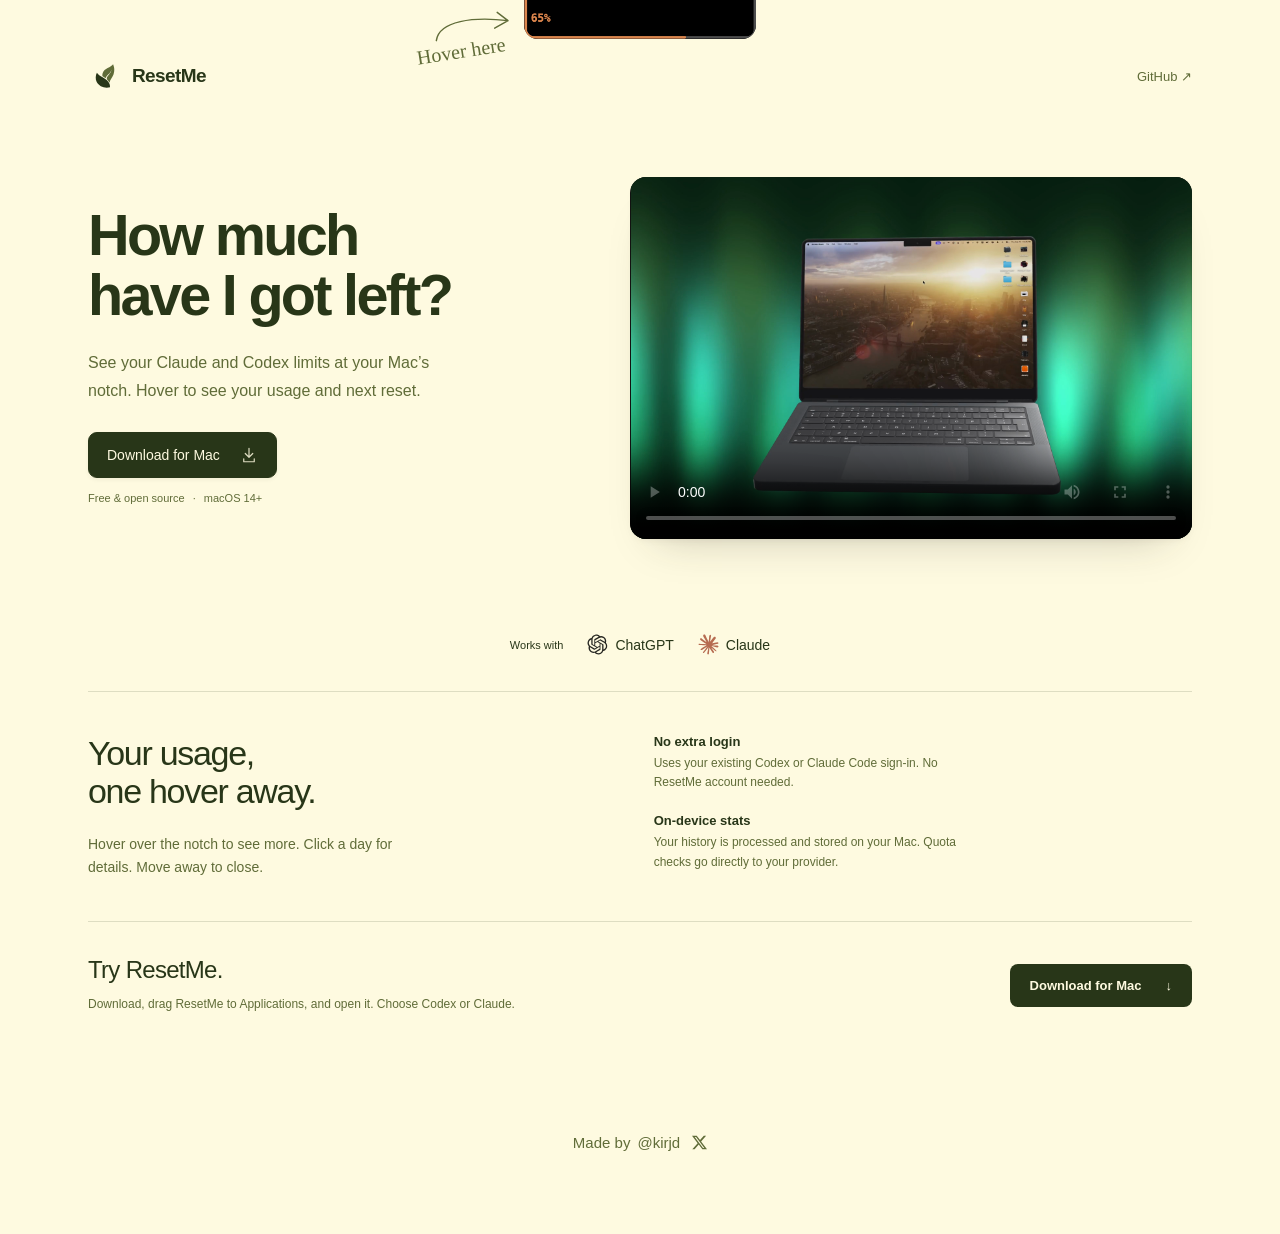
==== website/index.html @ 2ce3e8b9 "Replace main website demo with updated recording" ====
<!doctype html>
<html lang="en">
<head>
<meta charset="utf-8"><meta name="viewport" content="width=device-width, initial-scale=1">
<meta name="theme-color" content="#fefae0">
<title>ResetMe — AI usage around your Mac’s notch</title>
<meta name="description" content="A free Mac app for Claude and Codex usage. See your limits, next reset, and local token history at your Mac’s notch.">
<link rel="canonical" href="https://kiranjd.github.io/ResetMe/">
<meta name="robots" content="index,follow,max-image-preview:large">
<meta property="og:type" content="website">
<meta property="og:site_name" content="ResetMe">
<meta property="og:locale" content="en_US">
<meta property="og:url" content="https://kiranjd.github.io/ResetMe/">
<meta property="og:title" content="ResetMe — how much have I got left?">
<meta property="og:description" content="A free Mac app for Claude and Codex usage. See your limits, next reset, and local token history at your Mac’s notch.">
<meta property="og:image" content="https://kiranjd.github.io/ResetMe/assets/social-preview-leaf.png">
<meta property="og:image:secure_url" content="https://kiranjd.github.io/ResetMe/assets/social-preview-leaf.png">
<meta property="og:image:type" content="image/png">
<meta property="og:image:width" content="1200">
<meta property="og:image:height" content="630">
<meta property="og:image:alt" content="ResetMe leaf logo in olive and forest green on cream. How much have I got left? Claude and Codex usage, at your Mac’s notch.">
<meta name="twitter:card" content="summary_large_image">
<meta name="twitter:title" content="ResetMe — how much have I got left?">
<meta name="twitter:description" content="A free Mac app for Claude and Codex usage. See your limits, next reset, and local token history at your Mac’s notch.">
<meta name="twitter:image" content="https://kiranjd.github.io/ResetMe/assets/social-preview-leaf.png">
<meta name="twitter:image:alt" content="ResetMe leaf logo in olive and forest green on cream. How much have I got left?">
<link rel="icon" type="image/svg+xml" href="assets/leaf.svg">
<link rel="icon" type="image/png" sizes="32x32" href="assets/favicon-32.png">
<link rel="apple-touch-icon" sizes="180x180" href="assets/apple-touch-icon.png">
<link rel="stylesheet" href="style.css">
<script type="application/ld+json">
{
  "@context": "https://schema.org",
  "@type": "SoftwareApplication",
  "name": "ResetMe",
  "url": "https://kiranjd.github.io/ResetMe/",
  "description": "A free Mac app for Claude and Codex usage. See your limits, next reset, and local token history at your Mac’s notch.",
  "applicationCategory": "UtilitiesApplication",
  "operatingSystem": "macOS 14 or later",
  "softwareRequirements": "Apple silicon Mac with a notched display and an existing Codex or Claude Code sign-in",
  "downloadUrl": "https://github.com/kiranjd/ResetMe/releases/latest/download/ResetMe.dmg",
  "image": "https://kiranjd.github.io/ResetMe/assets/social-preview-leaf.png",
  "isAccessibleForFree": true,
  "offers": {
    "@type": "Offer",
    "price": "0",
    "priceCurrency": "USD"
  },
  "license": "https://github.com/kiranjd/ResetMe/blob/main/LICENSE"
}
</script>
</head>
<body>
<div class="page">
<header><div class="notch-demo"><button class="site-notch" type="button" aria-label="Preview ResetMe. Hover or click to expand." aria-expanded="false" aria-controls="notch-preview"><span class="notch-rest"><img src="assets/notch-real.png" alt="ResetMe resting at the notch" width="890" height="221"></span><span class="notch-open screen" id="notch-preview" aria-hidden="true"><img src="assets/product-history.png" alt="ResetMe expanded with weekly usage, history and day details" width="1536" height="1024"></span></button><svg class="hover-note" viewBox="0 0 180 94" aria-hidden="true"><text x="48" y="72" transform="rotate(-9 48 72)">Hover here</text><path d="M110 43 C107 19 65 14 24 19 M24 19 L37 9 M24 19 L40 28"/></svg></div><a class="brand" href="./" aria-label="ResetMe home"><img src="assets/leaf.svg" alt="" width="34" height="34">ResetMe</a><nav><a href="https://github.com/kiranjd/ResetMe">GitHub <span aria-hidden="true">↗</span></a></nav></header>
<main>
<section class="hero" aria-labelledby="hero-title">
<div class="intro"><h1 id="hero-title">How much<br>have I got left?</h1><p class="lede">See your Claude and Codex limits at your Mac’s notch. Hover to see your usage and next reset.</p><div class="actions"><a class="button" href="https://github.com/kiranjd/ResetMe/releases/latest/download/ResetMe.dmg"><span>Download for Mac</span><svg class="download-icon" width="18" height="18" viewBox="0 0 24 24" fill="none" stroke="currentColor" stroke-width="1.6" stroke-linecap="round" stroke-linejoin="round" aria-hidden="true"><path d="M12 3v12m-5-5 5 5 5-5M5 17v4h14v-4"/></svg></a></div><p class="hero-assurance">Free &amp; open source <span aria-hidden="true">·</span> macOS 14+</p></div>
<figure class="demo" id="demo"><div class="video-wrap"><video controls playsinline preload="metadata" poster="assets/demo-poster.png?v=20260911" aria-label="Screen recording of ResetMe’s history and day details"><source src="assets/demo.mp4?v=20260911" type="video/mp4">Your browser cannot play this video. <a href="assets/demo.mp4?v=20260911">Download the demo.</a></video></div></figure>
</section>
<div class="works-with"><span>Works with</span><span class="provider-name"><img src="assets/chatgpt-mark.svg" alt="" width="25" height="25">ChatGPT</span><span class="provider-name"><img src="assets/claude-mark.svg" alt="" width="25" height="25">Claude</span></div><section class="second" id="how" aria-labelledby="how-title">
<div class="details"><h2 id="how-title">Your usage,<br>one hover away.</h2><p>Hover over the notch to see more. Click a day for details. Move away to close.</p><dl><div><dt>No extra login</dt><dd>Uses your existing Codex or Claude Code sign-in. No ResetMe account needed.</dd></div><div><dt>On-device stats</dt><dd>Your history is processed and stored on your Mac. Quota checks go directly to your provider.</dd></div></dl></div>

</section>
<section class="get" id="get" aria-labelledby="get-title"><div><h2 id="get-title">Try ResetMe.</h2><p>Download, drag ResetMe to Applications, and open it. Choose Codex or Claude.</p></div><a class="button" href="https://github.com/kiranjd/ResetMe/releases/latest/download/ResetMe.dmg">Download for Mac <span aria-hidden="true">↓</span></a></section>
</main>
<footer class="creator-footer"><a href="https://x.com/kirjd" target="_blank" rel="noopener noreferrer" aria-label="@kirjd on X (Twitter)"><span class="made-by">Made by</span> @kirjd <svg width="16" height="16" viewBox="0 0 24 24" aria-hidden="true" fill="currentColor"><path d="M18.901 1.153h3.68l-8.04 9.19L24 22.846h-7.406l-5.8-7.584-6.64 7.584H.47l8.6-9.835L0 1.154h7.594l5.243 6.932 6.064-6.933Zm-1.29 19.49h2.039L6.487 3.24H4.3l13.31 17.403Z"/></svg></a></footer>

</div>
<script src="site.js"></script>
</body></html>
---- website/style.css ----
:root{color-scheme:light;--paper:#fefae0;--ink:#283618;--muted:#606c38;--line:#28361826;--accent:#bc6c25}*{box-sizing:border-box}html{scroll-behavior:smooth;scroll-padding-top:35px}body{margin:0;background:var(--paper);color:var(--ink);font-family:-apple-system,BlinkMacSystemFont,"Segoe UI",sans-serif;-webkit-font-smoothing:antialiased}a{color:inherit;text-decoration:none}a:hover{text-decoration:underline;text-underline-offset:4px}button,a,video{outline-offset:6px}a:focus-visible,button:focus-visible{outline:2px solid var(--accent)}.page{max-width:1200px;margin:auto;padding:0 48px}header{height:104px;display:flex;align-items:center;justify-content:space-between}.brand{display:flex;align-items:center;gap:10px;font-size:19px;font-weight:650;letter-spacing:-.6px}.brand img{border-radius:8px}nav{display:flex;gap:32px;font-size:13px;color:#606c38}.hero{display:grid;grid-template-columns:1fr 1.04fr;gap:48px;align-items:center;padding:40px 0 66px;min-height:585px}.eyebrow{font-size:11px;letter-spacing:.045em;color:var(--muted);display:flex;align-items:center;gap:8px;margin:0 0 23px}.dot{height:6px;width:6px;background:#bc6c25;border-radius:50%;display:inline-block}h1{font-size:clamp(40px,4.5vw,62px);line-height:1.03;letter-spacing:-3px;font-weight:540;margin:0 0 25px}p{line-height:1.65}.lede{max-width:350px;font-size:16px;color:#606c38;margin:0 0 28px}.actions{display:flex;align-items:center;gap:25px}.button{display:inline-flex;align-items:center;gap:24px;background:#283618;border-radius:8px;color:#fefae0;padding:14px 20px;font-size:13px;font-weight:550;white-space:nowrap;transition:background .15s,transform .15s}.button:hover{background:#606c38;text-decoration:none;transform:translateY(-1px)}.watch,.text-link{font-size:12px}.small{font-size:11px;color:var(--muted);margin-top:14px}.product{margin:0}.screen{background:#111110;border:1px solid #24241f;border-radius:12px;overflow:hidden;aspect-ratio:1.05;box-shadow:0 18px 30px -26px #16151066}.screen img{display:block;height:100%;width:100%;object-fit:cover}figcaption{font-size:10px;color:#606c38;margin-top:12px;text-align:center;line-height:1.5}.second{border-top:1px solid var(--line);display:grid;grid-template-columns:1fr 1.04fr;gap:80px;padding:65px 0;align-items:center}h2{font-size:34px;font-weight:530;line-height:1.13;letter-spacing:-1.3px;margin:0 0 22px}.details>p:not(.eyebrow){font-size:14px;color:#606c38;max-width:345px}dl{margin:25px 0}dl div+div{margin-top:21px}dt{font-size:13px;font-weight:600;margin-bottom:5px}dd{margin:0;font-size:12px;line-height:1.6;color:#606c38;max-width:325px}.text-link{color:#bc6c25}.demo{margin:0}.video-wrap{border-radius:12px;background:#111;overflow:hidden;aspect-ratio:1.05;display:flex;align-items:center;justify-content:center}.video-wrap video{display:block;width:100%;height:100%;object-fit:contain}.get{border-top:1px solid var(--line);padding:34px 0;display:grid;grid-template-columns:1fr auto;gap:12px 45px;align-items:center}.get h2{font-size:24px;letter-spacing:-.7px;margin:0}.get p{font-size:12px;color:var(--muted);max-width:620px;margin-bottom:0}.get .build-note{grid-column:1/-1;font-size:10px;margin-top:0}footer{border-top:1px solid var(--line);padding:25px 0 34px;display:flex;justify-content:space-between;gap:15px;font-size:10px;color:#606c38}.muted{color:#606c38}.logos{padding:65px 0 100px}.logos h1{font-size:44px}.logo-grid{display:grid;grid-template-columns:repeat(3,1fr);gap:30px;margin-top:48px}.logo-grid figure{margin:0}.logo-grid img{width:100%;display:block;border-radius:22%}.logo-grid figcaption{text-align:left;font-size:13px;color:var(--ink);margin-top:20px}.logo-grid figcaption p{color:var(--muted);font-size:12px;margin-top:7px}body:has(.logos){background:#fefae0}@media(min-width:1500px){.hero{min-height:650px}}@media(max-width:800px){.page{padding:0 25px}header{height:83px}nav{gap:20px}.hero{gap:28px;padding-top:25px;min-height:510px}h1{font-size:44px;letter-spacing:-2px}.lede{font-size:14px}.actions{gap:15px}.button{padding:13px 15px;gap:12px}.second{gap:35px}h2{font-size:29px}.get{gap:20px}footer{flex-wrap:wrap}}@media(max-width:600px){.page{padding:0 22px}header{height:78px}nav{font-size:11px;gap:18px}.hero{grid-template-columns:1fr;padding:30px 0 40px;gap:28px}.intro{padding:0 4px}h1{font-size:49px;letter-spacing:-2.6px}.eyebrow{margin-bottom:20px}.lede{font-size:15px;max-width:320px}.screen{aspect-ratio:1.05}.second{grid-template-columns:1fr;gap:30px;padding:38px 0}.details{padding:0 4px}.details>p:not(.eyebrow),dd{max-width:none}.get{grid-template-columns:1fr;padding:28px 0}.get .button{justify-self:start}.get .build-note{grid-column:auto;line-height:1.6}.get h2{font-size:23px}.logo-grid{grid-template-columns:1fr;gap:38px;max-width:300px;margin:auto}.logos{padding-top:35px}.logos h1{font-size:37px}.logo-grid figure:first-child{margin-top:25px}footer{font-size:10px;line-height:1.6;gap:10px 20px}footer>a{width:100%}}@media(prefers-reduced-motion:reduce){html{scroll-behavior:auto}.button{transition:none}.button:hover{transform:none}}

/* A screenshot reveal follows the same top-anchored expansion as the app. */
header{position:relative;height:128px;padding-top:24px}
.notch-demo{position:absolute;top:0;left:50%;transform:translateX(-50%);z-index:10;width:232px;height:39px}
.site-notch{position:absolute;top:0;left:50%;transform:translateX(-50%);width:232px;height:39px;padding:0;border:0;background:#080808;overflow:hidden;border-radius:0 0 14px 14px;cursor:pointer;transition:width .48s cubic-bezier(.2,.85,.25,1),height .55s cubic-bezier(.2,.85,.25,1),box-shadow .4s}
.notch-rest{position:absolute;inset:0;transition:opacity .18s}
.notch-rest img{position:absolute;max-width:none;width:448.87px;height:auto;left:-141.22px;top:0;display:block}
.notch-open.screen{display:block;position:absolute;inset:0;aspect-ratio:auto;border:0;border-radius:0;background:#080808;box-shadow:none;opacity:0;transform:translateY(-32px);transition:opacity .28s,transform .5s cubic-bezier(.2,.85,.25,1)}
.notch-open.screen img{position:absolute;width:182.857%;height:auto;max-width:none;left:-41.429%;top:0;object-fit:initial;display:block}
.notch-demo.is-open .site-notch{width:min(360px,calc(100vw - 32px));height:min(411.43px,calc((100vw - 32px)*1.142857));box-shadow:0 22px 38px -18px #17150f66}
.notch-demo.is-open .notch-rest{opacity:0}
.notch-demo.is-open .notch-open{opacity:1;transform:translateY(0)}
.hover-note{position:absolute;left:calc(100% - 4px);top:4px;width:150px;height:80px;overflow:visible;pointer-events:none;color:#606c38;transition:opacity .2s}
.hover-note text{font-family:"Bradley Hand","Segoe Print","Comic Sans MS",cursive;font-size:24px;fill:currentColor}
.hover-note path{stroke:currentColor;stroke-width:1.7;fill:none;stroke-linecap:round;stroke-linejoin:round}
.notch-demo.is-open .hover-note{opacity:0}
.hero{padding-top:18px;padding-bottom:52px;min-height:490px}
.video-wrap{aspect-ratio:1114/720;box-shadow:0 18px 35px -23px #17150f55}
.second{display:block;padding:42px 0}
.second .details{display:grid;grid-template-columns:1fr 1.04fr;gap:0 48px}
.second h2{grid-column:1;grid-row:1}
.second .details>p{grid-column:1;grid-row:2;margin:0}
.second dl{grid-column:2;grid-row:1 / span 2;margin:0}
.get{padding-bottom:45px}
@media(max-width:600px){header{height:122px;padding-top:35px}.notch-demo,.site-notch{width:210px;height:35.6px}.notch-rest img{width:406.3px;left:-127.8px}.hover-note{left:130px;top:34px;width:132px}.hero{padding-top:15px;gap:32px}.second .details{display:block}.second dl{margin-top:25px}.get{padding-bottom:35px}}
@media(prefers-reduced-motion:reduce){.site-notch,.notch-rest,.notch-open.screen,.hover-note{transition:none}.notch-open.screen{transform:none}}

/* Hero: a clear read, one primary action, and a quiet frame for the demo. */
.hero{grid-template-columns:minmax(0,.92fr) minmax(0,1.08fr);gap:64px;padding:32px 0 72px;min-height:500px}
.hero .intro{padding:0 0 4px}
.hero h1{font-size:clamp(42px,4.5vw,60px);line-height:1.04;letter-spacing:-2.7px;font-weight:580;margin:0 0 24px;text-wrap:balance}
.hero .lede{max-width:350px;font-size:16px;line-height:1.7;color:#606c38;margin:0 0 28px}
.hero .actions{display:flex;gap:0}
.hero .button{min-height:46px;padding:0 18px;gap:20px;border:1px solid #283618;border-radius:9px;background:#283618;font-size:14px;font-weight:500;letter-spacing:0;box-shadow:0 2px 4px #2021160d;transition:background .16s,transform .16s}
.hero .button:hover{background:#606c38;transform:translateY(-1px)}
.hero .button:active{transform:translateY(0);background:#283618}
.download-icon{flex:none;opacity:.85}
.hero-assurance{font-size:11px;color:#606c38;margin:12px 0 0;line-height:1.5}
.hero-assurance span{padding:0 5px;color:#606c38}
.hero .small{font-size:10px;color:#606c38;margin:0;line-height:1.7}
.hero .video-wrap{border-radius:16px;outline:1px solid #33302012;outline-offset:-1px;box-shadow:0 4px 8px -4px #2f2b2514,0 24px 42px -27px #2f2b2545}
@media(max-width:800px){.hero{gap:32px}.hero h1{font-size:44px;letter-spacing:-2px}.hero .lede{font-size:14px}}
@media(max-width:600px){.hero{grid-template-columns:1fr;gap:34px;padding:22px 0 44px;min-height:0}.hero .intro{padding:0 4px}.hero h1{font-size:49px;letter-spacing:-2.5px;margin-bottom:20px}.hero .lede{font-size:15px;margin-bottom:24px}.hero .video-wrap{border-radius:12px}}
@media(prefers-reduced-motion:reduce){.hero .button{transition:none}.hero .button:hover,.hero .button:active{transform:none}}

.creator-footer{justify-content:center;border-top:0;margin-top:28px;padding:40px 0 76px;font-size:15px;color:#606c38}
.creator-footer a{display:inline-flex;align-items:center;gap:7px;width:auto;min-height:30px}
.creator-footer .made-by{color:#606c38}
.creator-footer svg{margin-left:5px;width:15px;height:15px;flex:none}

.works-with{display:flex;align-items:center;gap:16px;margin-bottom:22px;font-size:11px;color:#606c38}
.provider-name{display:inline-flex;align-items:center;gap:4px;font-size:12px;font-weight:500;color:#606c38}
.provider-name img{display:block;flex:none}
@media(max-width:600px){.works-with{gap:12px;margin-bottom:20px}}

/* A quiet partner row separates the hero from the supporting copy. */
main>.works-with{justify-content:center;margin:0;padding:4px 0 34px;gap:22px}
main>.works-with .provider-name{font-size:14px;gap:5px}
.hover-note{left:auto;right:calc(100% - 4px)}
.hover-note path{transform:translateX(180px) scaleX(-1)}
@media(max-width:600px){.hover-note{left:auto;right:130px;top:34px}main>.works-with{gap:16px;padding-bottom:28px}}

/* Shared ResetMe palette: olive, forest, cream, sand, copper. */
:root{--olive:#606c38;--forest:#283618;--cream:#fefae0;--sand:#dda15e;--copper:#bc6c25}
::selection{background:var(--sand);color:var(--forest)}.brand{color:var(--forest)}.brand img{border-radius:0}.works-with{color:var(--olive)}.works-with span{color:var(--forest)}.hover-note{color:var(--olive)}.text-link{color:var(--forest);text-decoration:underline;text-decoration-color:var(--copper)}
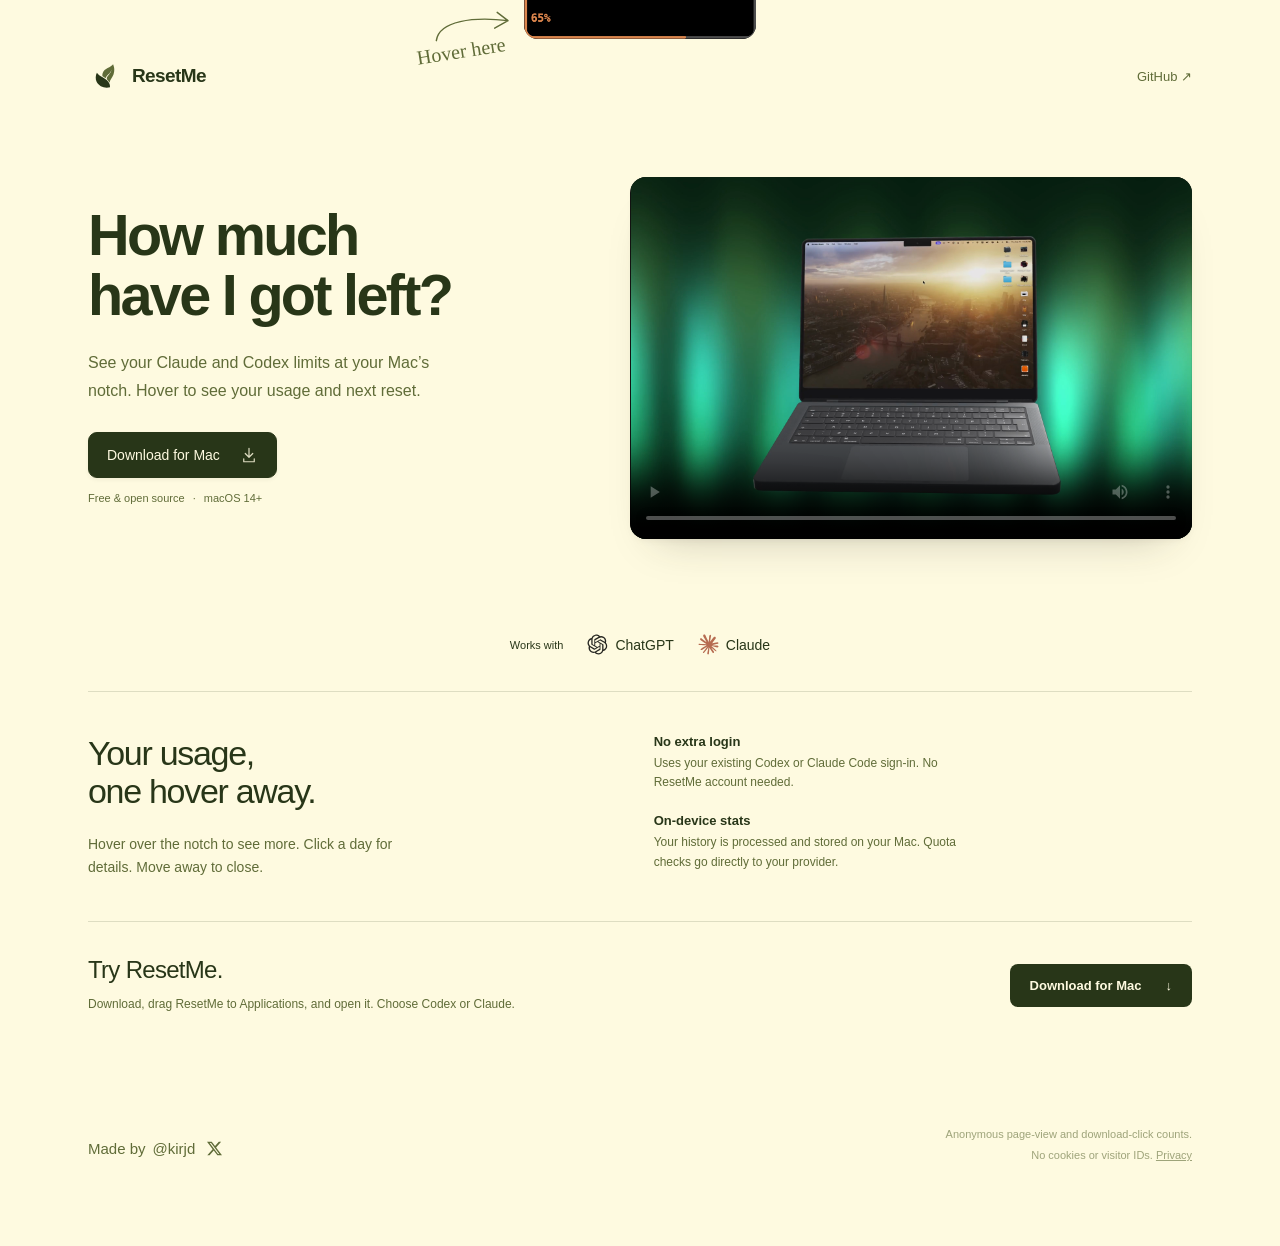
==== commit fefbd905: "Add lightweight private website traffic counters" ====
--- a/website/index.html
+++ b/website/index.html
@@ -55,17 +55,18 @@
 <header><div class="notch-demo"><button class="site-notch" type="button" aria-label="Preview ResetMe. Hover or click to expand." aria-expanded="false" aria-controls="notch-preview"><span class="notch-rest"><img src="assets/notch-real.png" alt="ResetMe resting at the notch" width="890" height="221"></span><span class="notch-open screen" id="notch-preview" aria-hidden="true"><img src="assets/product-history.png" alt="ResetMe expanded with weekly usage, history and day details" width="1536" height="1024"></span></button><svg class="hover-note" viewBox="0 0 180 94" aria-hidden="true"><text x="48" y="72" transform="rotate(-9 48 72)">Hover here</text><path d="M110 43 C107 19 65 14 24 19 M24 19 L37 9 M24 19 L40 28"/></svg></div><a class="brand" href="./" aria-label="ResetMe home"><img src="assets/leaf.svg" alt="" width="34" height="34">ResetMe</a><nav><a href="https://github.com/kiranjd/ResetMe">GitHub <span aria-hidden="true">↗</span></a></nav></header>
 <main>
 <section class="hero" aria-labelledby="hero-title">
-<div class="intro"><h1 id="hero-title">How much<br>have I got left?</h1><p class="lede">See your Claude and Codex limits at your Mac’s notch. Hover to see your usage and next reset.</p><div class="actions"><a class="button" href="https://github.com/kiranjd/ResetMe/releases/latest/download/ResetMe.dmg"><span>Download for Mac</span><svg class="download-icon" width="18" height="18" viewBox="0 0 24 24" fill="none" stroke="currentColor" stroke-width="1.6" stroke-linecap="round" stroke-linejoin="round" aria-hidden="true"><path d="M12 3v12m-5-5 5 5 5-5M5 17v4h14v-4"/></svg></a></div><p class="hero-assurance">Free &amp; open source <span aria-hidden="true">·</span> macOS 14+</p></div>
+<div class="intro"><h1 id="hero-title">How much<br>have I got left?</h1><p class="lede">See your Claude and Codex limits at your Mac’s notch. Hover to see your usage and next reset.</p><div class="actions"><a class="button" data-track="download" href="https://github.com/kiranjd/ResetMe/releases/latest/download/ResetMe.dmg"><span>Download for Mac</span><svg class="download-icon" width="18" height="18" viewBox="0 0 24 24" fill="none" stroke="currentColor" stroke-width="1.6" stroke-linecap="round" stroke-linejoin="round" aria-hidden="true"><path d="M12 3v12m-5-5 5 5 5-5M5 17v4h14v-4"/></svg></a></div><p class="hero-assurance">Free &amp; open source <span aria-hidden="true">·</span> macOS 14+</p></div>
 <figure class="demo" id="demo"><div class="video-wrap"><video controls playsinline preload="metadata" poster="assets/demo-poster.png?v=20260911" aria-label="Screen recording of ResetMe’s history and day details"><source src="assets/demo.mp4?v=20260911" type="video/mp4">Your browser cannot play this video. <a href="assets/demo.mp4?v=20260911">Download the demo.</a></video></div></figure>
 </section>
 <div class="works-with"><span>Works with</span><span class="provider-name"><img src="assets/chatgpt-mark.svg" alt="" width="25" height="25">ChatGPT</span><span class="provider-name"><img src="assets/claude-mark.svg" alt="" width="25" height="25">Claude</span></div><section class="second" id="how" aria-labelledby="how-title">
 <div class="details"><h2 id="how-title">Your usage,<br>one hover away.</h2><p>Hover over the notch to see more. Click a day for details. Move away to close.</p><dl><div><dt>No extra login</dt><dd>Uses your existing Codex or Claude Code sign-in. No ResetMe account needed.</dd></div><div><dt>On-device stats</dt><dd>Your history is processed and stored on your Mac. Quota checks go directly to your provider.</dd></div></dl></div>
 
 </section>
-<section class="get" id="get" aria-labelledby="get-title"><div><h2 id="get-title">Try ResetMe.</h2><p>Download, drag ResetMe to Applications, and open it. Choose Codex or Claude.</p></div><a class="button" href="https://github.com/kiranjd/ResetMe/releases/latest/download/ResetMe.dmg">Download for Mac <span aria-hidden="true">↓</span></a></section>
+<section class="get" id="get" aria-labelledby="get-title"><div><h2 id="get-title">Try ResetMe.</h2><p>Download, drag ResetMe to Applications, and open it. Choose Codex or Claude.</p></div><a class="button" data-track="download" href="https://github.com/kiranjd/ResetMe/releases/latest/download/ResetMe.dmg">Download for Mac <span aria-hidden="true">↓</span></a></section>
 </main>
-<footer class="creator-footer"><a href="https://x.com/kirjd" target="_blank" rel="noopener noreferrer" aria-label="@kirjd on X (Twitter)"><span class="made-by">Made by</span> @kirjd <svg width="16" height="16" viewBox="0 0 24 24" aria-hidden="true" fill="currentColor"><path d="M18.901 1.153h3.68l-8.04 9.19L24 22.846h-7.406l-5.8-7.584-6.64 7.584H.47l8.6-9.835L0 1.154h7.594l5.243 6.932 6.064-6.933Zm-1.29 19.49h2.039L6.487 3.24H4.3l13.31 17.403Z"/></svg></a></footer>
+<footer class="creator-footer"><a href="https://x.com/kirjd" target="_blank" rel="noopener noreferrer" aria-label="@kirjd on X (Twitter)"><span class="made-by">Made by</span> @kirjd <svg width="16" height="16" viewBox="0 0 24 24" aria-hidden="true" fill="currentColor"><path d="M18.901 1.153h3.68l-8.04 9.19L24 22.846h-7.406l-5.8-7.584-6.64 7.584H.47l8.6-9.835L0 1.154h7.594l5.243 6.932 6.064-6.933Zm-1.29 19.49h2.039L6.487 3.24H4.3l13.31 17.403Z"/></svg></a><small class="analytics-note">Anonymous page-view and download-click counts. No cookies or visitor IDs. <a href="privacy.html">Privacy</a></small></footer>
 
 </div>
 <script src="site.js"></script>
+<script src="analytics.js" defer></script>
 </body></html>
--- a/website/style.css
+++ b/website/style.css
@@ -64,3 +64,5 @@
 /* Shared ResetMe palette: olive, forest, cream, sand, copper. */
 :root{--olive:#606c38;--forest:#283618;--cream:#fefae0;--sand:#dda15e;--copper:#bc6c25}
 ::selection{background:var(--sand);color:var(--forest)}.brand{color:var(--forest)}.brand img{border-radius:0}.works-with{color:var(--olive)}.works-with span{color:var(--forest)}.hover-note{color:var(--olive)}.text-link{color:var(--forest);text-decoration:underline;text-decoration-color:var(--copper)}
+
+.analytics-note{display:block;font-size:11px;opacity:.6;margin-left:auto;max-width:250px;text-align:right}.analytics-note a{text-decoration:underline}
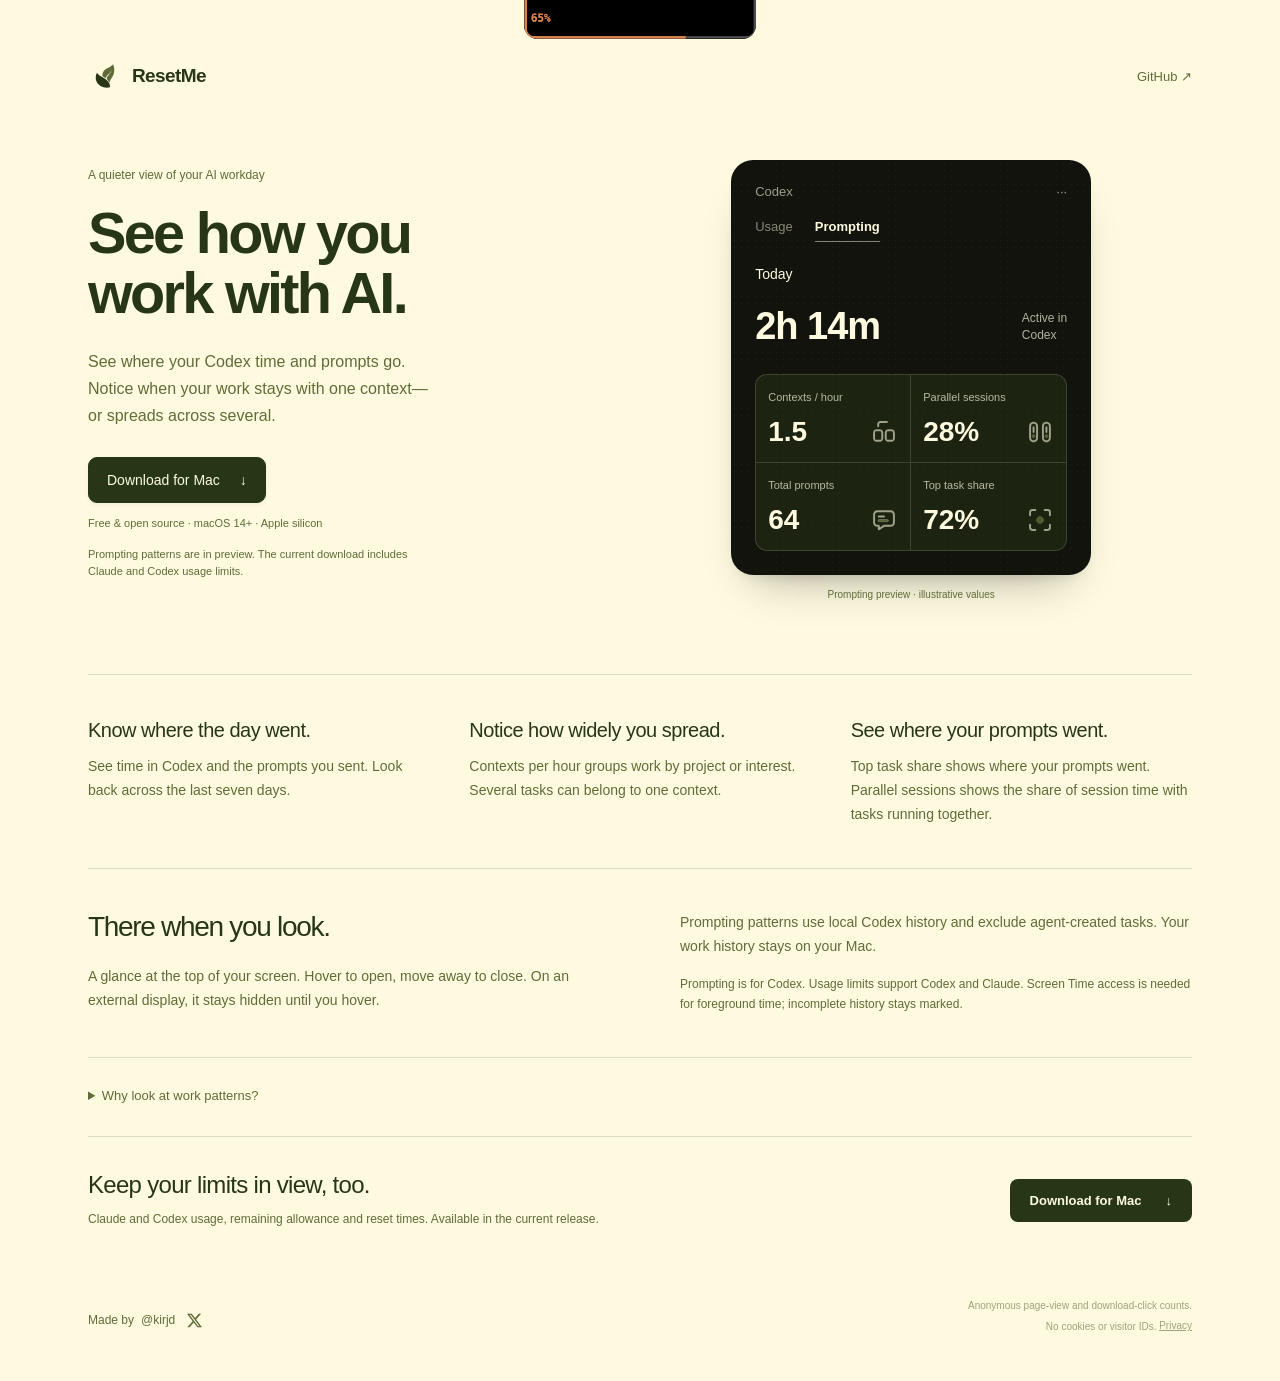
==== commit 9ca10abb: "Position landing page around Codex work patterns" ====
--- a/website/index.html
+++ b/website/index.html
@@ -3,27 +3,24 @@
 <head>
 <meta charset="utf-8"><meta name="viewport" content="width=device-width, initial-scale=1">
 <meta name="theme-color" content="#fefae0">
-<title>ResetMe — AI usage around your Mac’s notch</title>
-<meta name="description" content="A free Mac app for Claude and Codex usage. See your limits, next reset, and local token history at your Mac’s notch.">
+<title>ResetMe — understand your AI workday</title>
+<meta name="description" content="Understand your AI workday. Preview Codex prompting patterns, contexts and parallel sessions, alongside Claude and Codex usage limits.">
 <link rel="canonical" href="https://kiranjd.github.io/ResetMe/">
 <meta name="robots" content="index,follow,max-image-preview:large">
 <meta property="og:type" content="website">
 <meta property="og:site_name" content="ResetMe">
 <meta property="og:locale" content="en_US">
 <meta property="og:url" content="https://kiranjd.github.io/ResetMe/">
-<meta property="og:title" content="ResetMe — how much have I got left?">
-<meta property="og:description" content="A free Mac app for Claude and Codex usage. See your limits, next reset, and local token history at your Mac’s notch.">
-<meta property="og:image" content="https://kiranjd.github.io/ResetMe/assets/social-preview-leaf.png">
-<meta property="og:image:secure_url" content="https://kiranjd.github.io/ResetMe/assets/social-preview-leaf.png">
-<meta property="og:image:type" content="image/png">
-<meta property="og:image:width" content="1200">
-<meta property="og:image:height" content="630">
-<meta property="og:image:alt" content="ResetMe leaf logo in olive and forest green on cream. How much have I got left? Claude and Codex usage, at your Mac’s notch.">
+<meta property="og:title" content="ResetMe — understand your AI workday">
+<meta property="og:description" content="Understand your AI workday. Preview Codex prompting patterns, contexts and parallel sessions, alongside Claude and Codex usage limits.">
+<meta property="og:image" content="https://kiranjd.github.io/ResetMe/assets/apple-touch-icon.png">
+<meta property="og:image:secure_url" content="https://kiranjd.github.io/ResetMe/assets/apple-touch-icon.png">
+<meta property="og:image:alt" content="ResetMe leaf mark in olive and cream">
 <meta name="twitter:card" content="summary_large_image">
-<meta name="twitter:title" content="ResetMe — how much have I got left?">
-<meta name="twitter:description" content="A free Mac app for Claude and Codex usage. See your limits, next reset, and local token history at your Mac’s notch.">
-<meta name="twitter:image" content="https://kiranjd.github.io/ResetMe/assets/social-preview-leaf.png">
-<meta name="twitter:image:alt" content="ResetMe leaf logo in olive and forest green on cream. How much have I got left?">
+<meta name="twitter:title" content="ResetMe — understand your AI workday">
+<meta name="twitter:description" content="Understand your AI workday. Preview Codex prompting patterns, contexts and parallel sessions, alongside Claude and Codex usage limits.">
+<meta name="twitter:image" content="https://kiranjd.github.io/ResetMe/assets/apple-touch-icon.png">
+<meta name="twitter:image:alt" content="ResetMe leaf mark in olive and cream">
 <link rel="icon" type="image/svg+xml" href="assets/leaf.svg">
 <link rel="icon" type="image/png" sizes="32x32" href="assets/favicon-32.png">
 <link rel="apple-touch-icon" sizes="180x180" href="assets/apple-touch-icon.png">
@@ -34,12 +31,12 @@
   "@type": "SoftwareApplication",
   "name": "ResetMe",
   "url": "https://kiranjd.github.io/ResetMe/",
-  "description": "A free Mac app for Claude and Codex usage. See your limits, next reset, and local token history at your Mac’s notch.",
+  "description": "Understand your AI workday. Preview Codex prompting patterns, contexts and parallel sessions, alongside Claude and Codex usage limits.",
   "applicationCategory": "UtilitiesApplication",
   "operatingSystem": "macOS 14 or later",
-  "softwareRequirements": "Apple silicon Mac with a notched display and an existing Codex or Claude Code sign-in",
+  "softwareRequirements": "Apple silicon Mac and an existing Codex or Claude Code sign-in",
   "downloadUrl": "https://github.com/kiranjd/ResetMe/releases/latest/download/ResetMe.dmg",
-  "image": "https://kiranjd.github.io/ResetMe/assets/social-preview-leaf.png",
+  "image": "https://kiranjd.github.io/ResetMe/assets/apple-touch-icon.png",
   "isAccessibleForFree": true,
   "offers": {
     "@type": "Offer",
@@ -52,17 +49,18 @@
 </head>
 <body>
 <div class="page">
-<header><div class="notch-demo"><button class="site-notch" type="button" aria-label="Preview ResetMe. Hover or click to expand." aria-expanded="false" aria-controls="notch-preview"><span class="notch-rest"><img src="assets/notch-real.png" alt="ResetMe resting at the notch" width="890" height="221"></span><span class="notch-open screen" id="notch-preview" aria-hidden="true"><img src="assets/product-history.png" alt="ResetMe expanded with weekly usage, history and day details" width="1536" height="1024"></span></button><svg class="hover-note" viewBox="0 0 180 94" aria-hidden="true"><text x="48" y="72" transform="rotate(-9 48 72)">Hover here</text><path d="M110 43 C107 19 65 14 24 19 M24 19 L37 9 M24 19 L40 28"/></svg></div><a class="brand" href="./" aria-label="ResetMe home"><img src="assets/leaf.svg" alt="" width="34" height="34">ResetMe</a><nav><a href="https://github.com/kiranjd/ResetMe">GitHub <span aria-hidden="true">↗</span></a></nav></header>
+<header><div class="notch-demo"><button class="site-notch" type="button" aria-label="Preview ResetMe. Hover or click to expand." aria-expanded="false" aria-controls="notch-preview"><span class="notch-rest"><img src="assets/notch-real.png" alt="ResetMe resting at the notch" width="890" height="221"></span><span class="notch-open screen" id="notch-preview" aria-hidden="true"><img src="assets/product-history.png" alt="ResetMe expanded with weekly usage, history and day details" width="1536" height="1024"></span></button></div><a class="brand" href="./" aria-label="ResetMe home"><img src="assets/leaf.svg" alt="" width="34" height="34">ResetMe</a><nav><a href="https://github.com/kiranjd/ResetMe">GitHub <span aria-hidden="true">↗</span></a></nav></header>
 <main>
 <section class="hero" aria-labelledby="hero-title">
-<div class="intro"><h1 id="hero-title">How much<br>have I got left?</h1><p class="lede">See your Claude and Codex limits at your Mac’s notch. Hover to see your usage and next reset.</p><div class="actions"><a class="button" data-track="download" href="https://github.com/kiranjd/ResetMe/releases/latest/download/ResetMe.dmg"><span>Download for Mac</span><svg class="download-icon" width="18" height="18" viewBox="0 0 24 24" fill="none" stroke="currentColor" stroke-width="1.6" stroke-linecap="round" stroke-linejoin="round" aria-hidden="true"><path d="M12 3v12m-5-5 5 5 5-5M5 17v4h14v-4"/></svg></a></div><p class="hero-assurance">Free &amp; open source <span aria-hidden="true">·</span> macOS 14+</p></div>
-<figure class="demo" id="demo"><div class="video-wrap"><video controls playsinline preload="metadata" poster="assets/demo-poster.png?v=20260911" aria-label="Screen recording of ResetMe’s history and day details"><source src="assets/demo.mp4?v=20260911" type="video/mp4">Your browser cannot play this video. <a href="assets/demo.mp4?v=20260911">Download the demo.</a></video></div></figure>
+<div class="intro"><p class="eyebrow">A quieter view of your AI workday</p><h1 id="hero-title">See how you<br>work with AI.</h1><p class="lede">See where your Codex time and prompts go. Notice when your work stays with one context—or spreads across several.</p><div class="actions"><a class="button" data-track="download" href="https://github.com/kiranjd/ResetMe/releases/latest/download/ResetMe.dmg">Download for Mac <span aria-hidden="true">↓</span></a></div><p class="hero-assurance">Free &amp; open source · macOS 14+ · Apple silicon</p><p class="release-note">Prompting patterns are in preview. The current download includes Claude and Codex usage limits.</p></div>
+<figure class="pattern-preview" aria-label="Illustration of the upcoming Codex Prompting view">
+<div class="pattern-panel"><div class="panel-heading"><span>Codex</span><span aria-hidden="true">···</span></div><div class="panel-tabs"><span>Usage</span><strong>Prompting</strong></div><div class="panel-day">Today</div><div class="panel-time"><strong>2h 14m</strong><span>Active in<br>Codex</span></div><dl class="pattern-grid"><div><dt>Contexts / hour</dt><dd>1.5 <img src="assets/prompting-tasks.svg" alt="" width="28" height="28"></dd></div><div><dt>Parallel sessions</dt><dd>28% <img src="assets/prompting-parallel.svg" alt="" width="28" height="28"></dd></div><div><dt>Total prompts</dt><dd>64 <img src="assets/prompting-prompts.svg" alt="" width="28" height="28"></dd></div><div><dt>Top task share</dt><dd>72% <img src="assets/prompting-focus.svg" alt="" width="28" height="28"></dd></div></dl></div><figcaption>Prompting preview · illustrative values</figcaption>
+</figure>
 </section>
-<div class="works-with"><span>Works with</span><span class="provider-name"><img src="assets/chatgpt-mark.svg" alt="" width="25" height="25">ChatGPT</span><span class="provider-name"><img src="assets/claude-mark.svg" alt="" width="25" height="25">Claude</span></div><section class="second" id="how" aria-labelledby="how-title">
-<div class="details"><h2 id="how-title">Your usage,<br>one hover away.</h2><p>Hover over the notch to see more. Click a day for details. Move away to close.</p><dl><div><dt>No extra login</dt><dd>Uses your existing Codex or Claude Code sign-in. No ResetMe account needed.</dd></div><div><dt>On-device stats</dt><dd>Your history is processed and stored on your Mac. Quota checks go directly to your provider.</dd></div></dl></div>
-
-</section>
-<section class="get" id="get" aria-labelledby="get-title"><div><h2 id="get-title">Try ResetMe.</h2><p>Download, drag ResetMe to Applications, and open it. Choose Codex or Claude.</p></div><a class="button" data-track="download" href="https://github.com/kiranjd/ResetMe/releases/latest/download/ResetMe.dmg">Download for Mac <span aria-hidden="true">↓</span></a></section>
+<section class="outcomes" aria-label="What you can learn"><article><h2>Know where the day went.</h2><p>See time in Codex and the prompts you sent. Look back across the last seven days.</p></article><article><h2>Notice how widely you spread.</h2><p>Contexts per hour groups work by project or interest. Several tasks can belong to one context.</p></article><article><h2>See where your prompts went.</h2><p>Top task share shows where your prompts went. Parallel sessions shows the share of session time with tasks running together.</p></article></section>
+<section class="quiet" aria-labelledby="quiet-title"><div><h2 id="quiet-title">There when you look.</h2><p>A glance at the top of your screen. Hover to open, move away to close. On an external display, it stays hidden until you hover.</p></div><div><p>Prompting patterns use local Codex history and exclude agent-created tasks. Your work history stays on your Mac.</p><p class="support-note">Prompting is for Codex. Usage limits support Codex and Claude. Screen Time access is needed for foreground time; incomplete history stays marked.</p></div></section>
+<details class="research"><summary>Why look at work patterns?</summary><div class="research-copy"><p>Task transitions can carry a cost. Sophie Leroy’s experiments found that attention can remain on unfinished work after a switch, affecting performance on the next task. <a href="https://doi.org/10.1016/j.obhdp.2009.04.002">Leroy, 2009 ↗</a></p><p>In a study of interrupted work, participants worked faster but reported more stress, frustration and effort. <a href="https://www.ics.uci.edu/~gmark/chi08-mark.pdf">Mark, Gudith &amp; Klocke, 2008 ↗</a></p><p>These studies motivate reflection; they do not validate ResetMe as a measure of focus. The app shows activity patterns, not productivity, stress or recovery scores.</p></div></details>
+<section class="get" id="get" aria-labelledby="get-title"><div><h2 id="get-title">Keep your limits in view, too.</h2><p>Claude and Codex usage, remaining allowance and reset times. Available in the current release.</p></div><a class="button" data-track="download" href="https://github.com/kiranjd/ResetMe/releases/latest/download/ResetMe.dmg">Download for Mac <span aria-hidden="true">↓</span></a></section>
 </main>
 <footer class="creator-footer"><a href="https://x.com/kirjd" target="_blank" rel="noopener noreferrer" aria-label="@kirjd on X (Twitter)"><span class="made-by">Made by</span> @kirjd <svg width="16" height="16" viewBox="0 0 24 24" aria-hidden="true" fill="currentColor"><path d="M18.901 1.153h3.68l-8.04 9.19L24 22.846h-7.406l-5.8-7.584-6.64 7.584H.47l8.6-9.835L0 1.154h7.594l5.243 6.932 6.064-6.933Zm-1.29 19.49h2.039L6.487 3.24H4.3l13.31 17.403Z"/></svg></a><small class="analytics-note">Anonymous page-view and download-click counts. No cookies or visitor IDs. <a href="privacy.html">Privacy</a></small></footer>
 
--- a/website/style.css
+++ b/website/style.css
@@ -66,3 +66,17 @@
 ::selection{background:var(--sand);color:var(--forest)}.brand{color:var(--forest)}.brand img{border-radius:0}.works-with{color:var(--olive)}.works-with span{color:var(--forest)}.hover-note{color:var(--olive)}.text-link{color:var(--forest);text-decoration:underline;text-decoration-color:var(--copper)}
 
 .analytics-note{display:block;font-size:11px;opacity:.6;margin-left:auto;max-width:250px;text-align:right}.analytics-note a{text-decoration:underline}
+
+/* Prompting: one product view, three outcomes, sources on demand. */
+.hero .eyebrow{font-size:12px;margin-bottom:18px;letter-spacing:0}
+.release-note{max-width:345px;font-size:11px;line-height:1.6;color:var(--muted);margin-top:14px}
+.pattern-preview{margin:0;max-width:360px;width:100%;justify-self:center}
+.pattern-panel{background:#11130c;color:var(--cream);padding:24px;border-radius:22px;box-shadow:0 8px 18px -12px #0003,0 25px 45px -24px #0005;background-image:radial-gradient(#fefae010 .8px,transparent .8px);background-size:7px 7px}
+.panel-heading{display:flex;justify-content:space-between;color:#fefae099;font-size:13px}
+.panel-tabs{display:flex;gap:22px;margin:20px 0 24px;font-size:13px;color:#fefae080}.panel-tabs strong{color:var(--cream);font-weight:550;border-bottom:1px solid #fefae080;padding-bottom:7px}
+.panel-day{font-size:14px}.panel-time{display:flex;justify-content:space-between;align-items:center;margin:23px 0 26px;gap:12px}.panel-time strong{font-size:38px;letter-spacing:-1px;font-weight:550}.panel-time span{font-size:12px;line-height:1.4;color:#fefae0b0}
+.pattern-grid{display:grid;grid-template-columns:1fr 1fr;margin:0;background:#28361888;border:1px solid #fefae025;border-radius:12px;overflow:hidden}.pattern-grid div{padding:16px 12px;margin:0;min-width:0}.pattern-grid div:nth-child(odd){border-right:1px solid #fefae025}.pattern-grid div:nth-child(n+3){border-top:1px solid #fefae025}.pattern-grid dt{font-size:11px;font-weight:500;color:#fefae0b0;margin-bottom:15px}.pattern-grid dd{display:flex;justify-content:space-between;align-items:center;color:var(--cream);font-size:28px;font-weight:550;line-height:1;gap:8px}.pattern-grid img{opacity:.75}
+.outcomes{display:grid;grid-template-columns:repeat(3,1fr);gap:40px;border-top:1px solid var(--line);padding:42px 0}.outcomes h2{font-size:20px;letter-spacing:-.5px;line-height:1.3;margin-bottom:12px}.outcomes p,.quiet p{font-size:14px;color:var(--muted);margin:0;line-height:1.7}.quiet{display:grid;grid-template-columns:1fr 1fr;gap:80px;padding:42px 0;border-top:1px solid var(--line)}.quiet h2{font-size:28px}.quiet .support-note{font-size:12px;margin-top:15px}
+.research{border-top:1px solid var(--line);padding:24px 0;color:var(--muted);font-size:13px}.research summary{cursor:pointer;min-height:30px;padding:6px 0}.research summary:focus-visible{outline:2px solid var(--accent);outline-offset:4px}.research-copy{max-width:720px;padding:8px 0}.research-copy a{text-decoration:underline;text-underline-offset:3px}.creator-footer{font-size:12px;padding:25px 0 40px;margin-top:0;align-items:center;justify-content:space-between}.analytics-note{max-width:230px;font-size:10px}
+@media(max-width:800px){.hero{gap:28px}.pattern-panel{padding:20px}.panel-time strong{font-size:34px}.outcomes{gap:24px}.quiet{gap:36px}}
+@media(max-width:600px){.hero h1{font-size:46px}.pattern-preview{max-width:340px}.outcomes{grid-template-columns:1fr;gap:26px;padding:32px 4px}.outcomes h2{margin-bottom:8px}.quiet{grid-template-columns:1fr;gap:22px;padding:32px 4px}.quiet h2{margin-bottom:12px}.analytics-note{margin-left:0;text-align:left;max-width:270px}.creator-footer{align-items:flex-start;flex-direction:column;gap:14px}.creator-footer a{min-height:30px}}
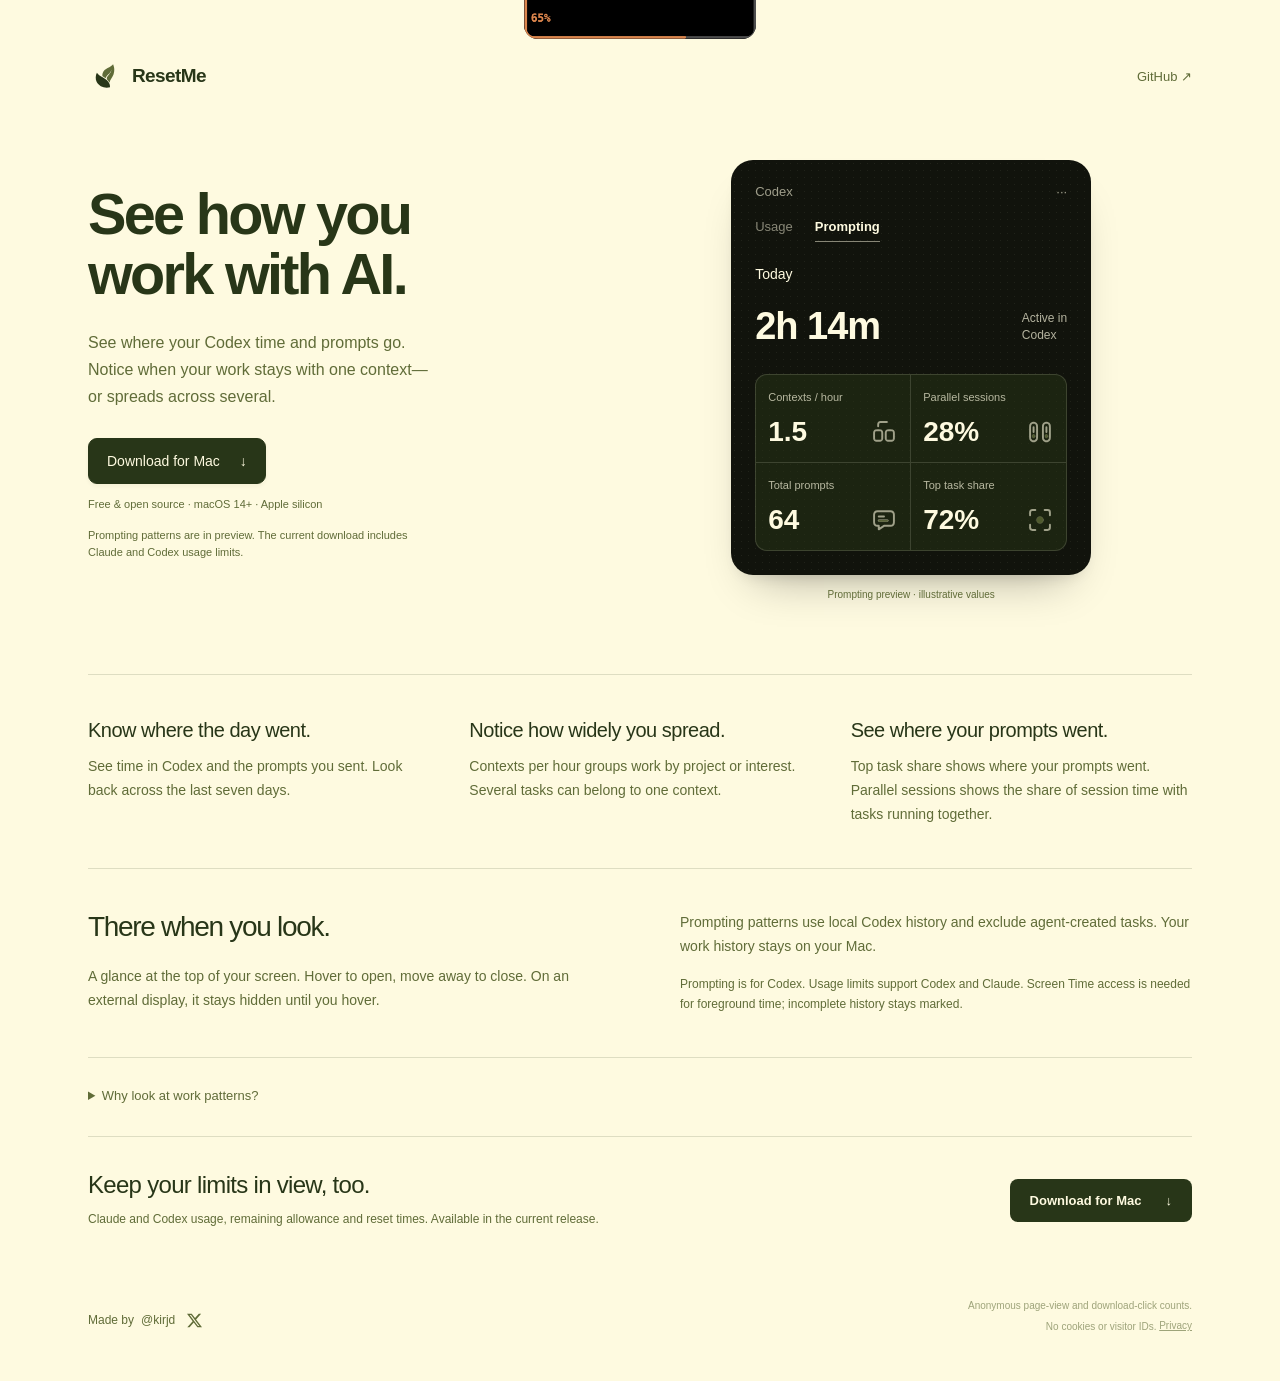
==== commit d476beb5: "Remove redundant hero eyebrow" ====
--- a/website/index.html
+++ b/website/index.html
@@ -52,7 +52,7 @@
 <header><div class="notch-demo"><button class="site-notch" type="button" aria-label="Preview ResetMe. Hover or click to expand." aria-expanded="false" aria-controls="notch-preview"><span class="notch-rest"><img src="assets/notch-real.png" alt="ResetMe resting at the notch" width="890" height="221"></span><span class="notch-open screen" id="notch-preview" aria-hidden="true"><img src="assets/product-history.png" alt="ResetMe expanded with weekly usage, history and day details" width="1536" height="1024"></span></button></div><a class="brand" href="./" aria-label="ResetMe home"><img src="assets/leaf.svg" alt="" width="34" height="34">ResetMe</a><nav><a href="https://github.com/kiranjd/ResetMe">GitHub <span aria-hidden="true">↗</span></a></nav></header>
 <main>
 <section class="hero" aria-labelledby="hero-title">
-<div class="intro"><p class="eyebrow">A quieter view of your AI workday</p><h1 id="hero-title">See how you<br>work with AI.</h1><p class="lede">See where your Codex time and prompts go. Notice when your work stays with one context—or spreads across several.</p><div class="actions"><a class="button" data-track="download" href="https://github.com/kiranjd/ResetMe/releases/latest/download/ResetMe.dmg">Download for Mac <span aria-hidden="true">↓</span></a></div><p class="hero-assurance">Free &amp; open source · macOS 14+ · Apple silicon</p><p class="release-note">Prompting patterns are in preview. The current download includes Claude and Codex usage limits.</p></div>
+<div class="intro"><h1 id="hero-title">See how you<br>work with AI.</h1><p class="lede">See where your Codex time and prompts go. Notice when your work stays with one context—or spreads across several.</p><div class="actions"><a class="button" data-track="download" href="https://github.com/kiranjd/ResetMe/releases/latest/download/ResetMe.dmg">Download for Mac <span aria-hidden="true">↓</span></a></div><p class="hero-assurance">Free &amp; open source · macOS 14+ · Apple silicon</p><p class="release-note">Prompting patterns are in preview. The current download includes Claude and Codex usage limits.</p></div>
 <figure class="pattern-preview" aria-label="Illustration of the upcoming Codex Prompting view">
 <div class="pattern-panel"><div class="panel-heading"><span>Codex</span><span aria-hidden="true">···</span></div><div class="panel-tabs"><span>Usage</span><strong>Prompting</strong></div><div class="panel-day">Today</div><div class="panel-time"><strong>2h 14m</strong><span>Active in<br>Codex</span></div><dl class="pattern-grid"><div><dt>Contexts / hour</dt><dd>1.5 <img src="assets/prompting-tasks.svg" alt="" width="28" height="28"></dd></div><div><dt>Parallel sessions</dt><dd>28% <img src="assets/prompting-parallel.svg" alt="" width="28" height="28"></dd></div><div><dt>Total prompts</dt><dd>64 <img src="assets/prompting-prompts.svg" alt="" width="28" height="28"></dd></div><div><dt>Top task share</dt><dd>72% <img src="assets/prompting-focus.svg" alt="" width="28" height="28"></dd></div></dl></div><figcaption>Prompting preview · illustrative values</figcaption>
 </figure>
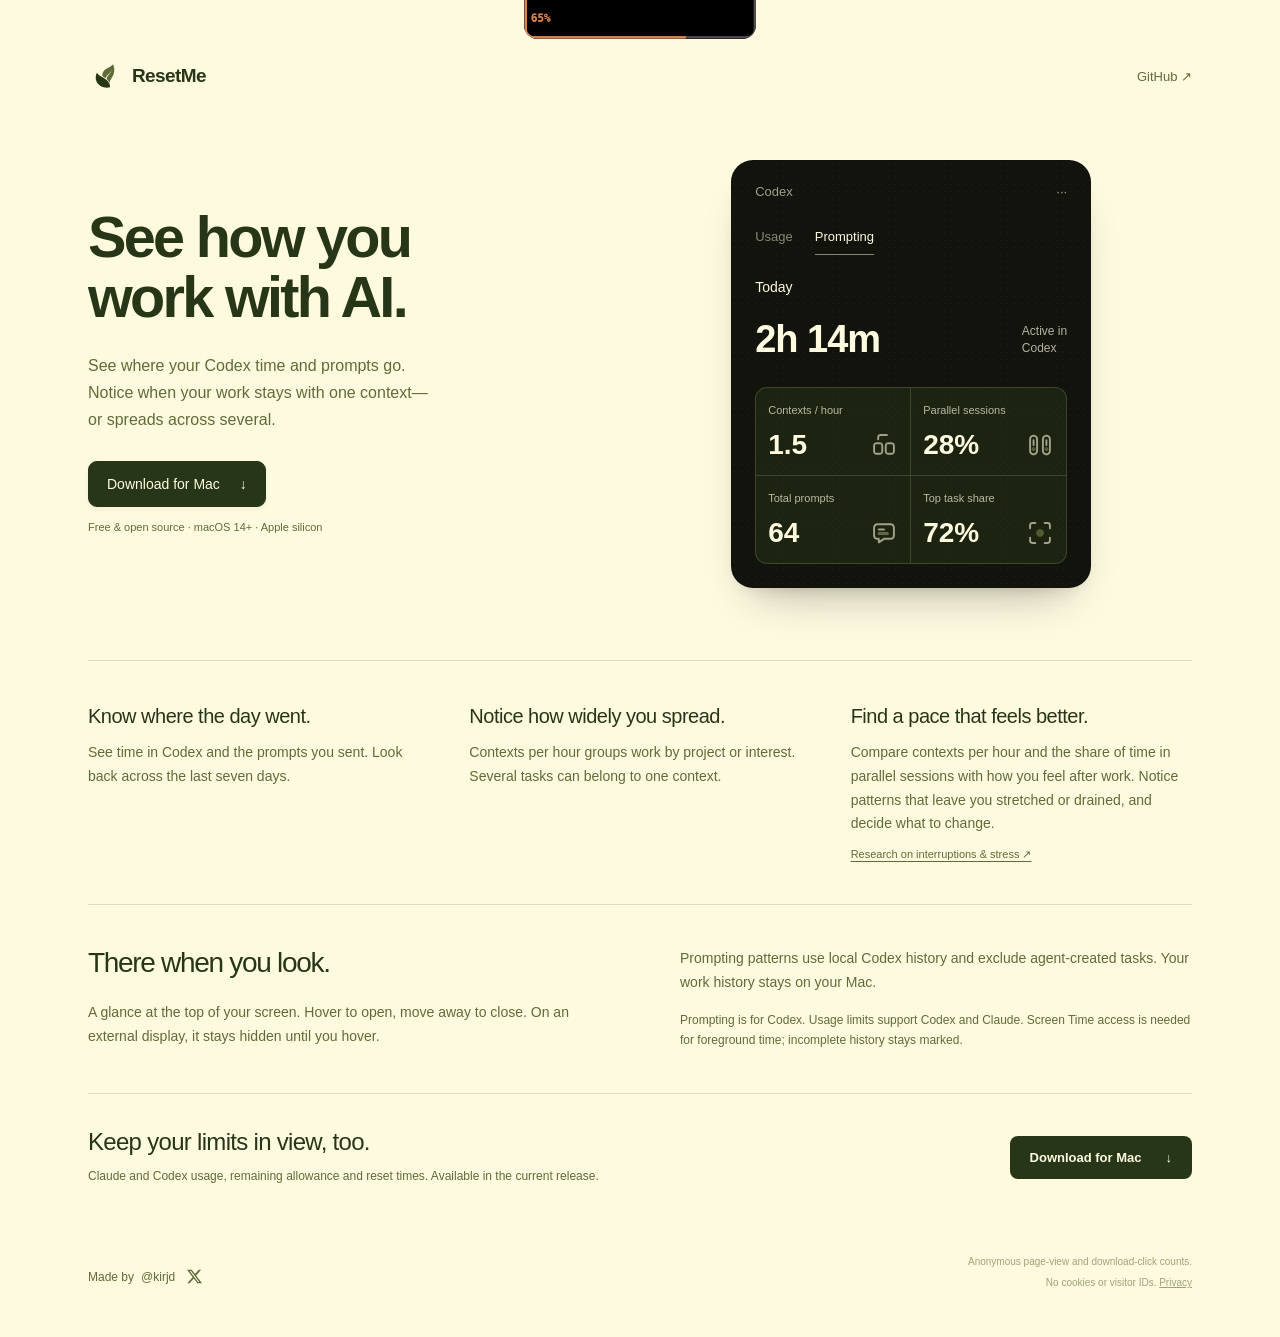
==== commit 04a17d94: "Simplify landing copy and make product preview interactive" ====
--- a/website/index.html
+++ b/website/index.html
@@ -52,19 +52,18 @@
 <header><div class="notch-demo"><button class="site-notch" type="button" aria-label="Preview ResetMe. Hover or click to expand." aria-expanded="false" aria-controls="notch-preview"><span class="notch-rest"><img src="assets/notch-real.png" alt="ResetMe resting at the notch" width="890" height="221"></span><span class="notch-open screen" id="notch-preview" aria-hidden="true"><img src="assets/product-history.png" alt="ResetMe expanded with weekly usage, history and day details" width="1536" height="1024"></span></button></div><a class="brand" href="./" aria-label="ResetMe home"><img src="assets/leaf.svg" alt="" width="34" height="34">ResetMe</a><nav><a href="https://github.com/kiranjd/ResetMe">GitHub <span aria-hidden="true">↗</span></a></nav></header>
 <main>
 <section class="hero" aria-labelledby="hero-title">
-<div class="intro"><h1 id="hero-title">See how you<br>work with AI.</h1><p class="lede">See where your Codex time and prompts go. Notice when your work stays with one context—or spreads across several.</p><div class="actions"><a class="button" data-track="download" href="https://github.com/kiranjd/ResetMe/releases/latest/download/ResetMe.dmg">Download for Mac <span aria-hidden="true">↓</span></a></div><p class="hero-assurance">Free &amp; open source · macOS 14+ · Apple silicon</p><p class="release-note">Prompting patterns are in preview. The current download includes Claude and Codex usage limits.</p></div>
-<figure class="pattern-preview" aria-label="Illustration of the upcoming Codex Prompting view">
-<div class="pattern-panel"><div class="panel-heading"><span>Codex</span><span aria-hidden="true">···</span></div><div class="panel-tabs"><span>Usage</span><strong>Prompting</strong></div><div class="panel-day">Today</div><div class="panel-time"><strong>2h 14m</strong><span>Active in<br>Codex</span></div><dl class="pattern-grid"><div><dt>Contexts / hour</dt><dd>1.5 <img src="assets/prompting-tasks.svg" alt="" width="28" height="28"></dd></div><div><dt>Parallel sessions</dt><dd>28% <img src="assets/prompting-parallel.svg" alt="" width="28" height="28"></dd></div><div><dt>Total prompts</dt><dd>64 <img src="assets/prompting-prompts.svg" alt="" width="28" height="28"></dd></div><div><dt>Top task share</dt><dd>72% <img src="assets/prompting-focus.svg" alt="" width="28" height="28"></dd></div></dl></div><figcaption>Prompting preview · illustrative values</figcaption>
+<div class="intro"><h1 id="hero-title">See how you<br>work with AI.</h1><p class="lede">See where your Codex time and prompts go. Notice when your work stays with one context—or spreads across several.</p><div class="actions"><a class="button" data-track="download" href="https://github.com/kiranjd/ResetMe/releases/latest/download/ResetMe.dmg">Download for Mac <span aria-hidden="true">↓</span></a></div><p class="hero-assurance">Free &amp; open source · macOS 14+ · Apple silicon</p></div>
+<figure class="pattern-preview" aria-label="Interactive illustration of Codex Usage and Prompting views">
+<div class="pattern-panel"><div class="panel-heading"><span>Codex</span><span aria-hidden="true">···</span></div><div class="panel-tabs" role="tablist" aria-label="Product preview"><button id="tab-usage" role="tab" aria-selected="false" aria-controls="preview-usage" tabindex="-1">Usage</button><button id="tab-prompting" role="tab" aria-selected="true" aria-controls="preview-prompting" tabindex="0">Prompting</button></div><div id="preview-prompting" role="tabpanel" aria-labelledby="tab-prompting"><div class="panel-day">Today</div><div class="panel-time"><strong>2h 14m</strong><span>Active in<br>Codex</span></div><dl class="pattern-grid"><div><dt>Contexts / hour</dt><dd>1.5 <img src="assets/prompting-tasks.svg" alt="" width="28" height="28"></dd></div><div><dt>Parallel sessions</dt><dd>28% <img src="assets/prompting-parallel.svg" alt="" width="28" height="28"></dd></div><div><dt>Total prompts</dt><dd>64 <img src="assets/prompting-prompts.svg" alt="" width="28" height="28"></dd></div><div><dt>Top task share</dt><dd>72% <img src="assets/prompting-focus.svg" alt="" width="28" height="28"></dd></div></dl></div><div id="preview-usage" role="tabpanel" aria-labelledby="tab-usage" hidden><div class="panel-day">Your allowance</div><div class="panel-time"><strong>65%</strong><span>Weekly<br>remaining</span></div><div class="usage-demo-row"><span>This week</span><strong>65% left</strong><div class="usage-demo-bar"><i style="width:65%"></i></div><small>Resets in 2d 6h</small></div><div class="usage-demo-row"><span>5-hour window</span><strong>82% left</strong><div class="usage-demo-bar"><i style="width:82%"></i></div><small>Resets in 3h 12m</small></div><p class="demo-expiry">◷ Expires in&nbsp; 12d 6h · 29d 23h</p></div></div>
 </figure>
 </section>
-<section class="outcomes" aria-label="What you can learn"><article><h2>Know where the day went.</h2><p>See time in Codex and the prompts you sent. Look back across the last seven days.</p></article><article><h2>Notice how widely you spread.</h2><p>Contexts per hour groups work by project or interest. Several tasks can belong to one context.</p></article><article><h2>See where your prompts went.</h2><p>Top task share shows where your prompts went. Parallel sessions shows the share of session time with tasks running together.</p></article></section>
+<section class="outcomes" aria-label="What you can learn"><article><h2>Know where the day went.</h2><p>See time in Codex and the prompts you sent. Look back across the last seven days.</p></article><article><h2>Notice how widely you spread.</h2><p>Contexts per hour groups work by project or interest. Several tasks can belong to one context.</p></article><article><h2>Find a pace that feels better.</h2><p>Compare contexts per hour and the share of time in parallel sessions with how you feel after work. Notice patterns that leave you stretched or drained, and decide what to change.</p><a class="research-link" href="https://www.ics.uci.edu/~gmark/chi08-mark.pdf">Research on interruptions &amp; stress ↗</a></article></section>
 <section class="quiet" aria-labelledby="quiet-title"><div><h2 id="quiet-title">There when you look.</h2><p>A glance at the top of your screen. Hover to open, move away to close. On an external display, it stays hidden until you hover.</p></div><div><p>Prompting patterns use local Codex history and exclude agent-created tasks. Your work history stays on your Mac.</p><p class="support-note">Prompting is for Codex. Usage limits support Codex and Claude. Screen Time access is needed for foreground time; incomplete history stays marked.</p></div></section>
-<details class="research"><summary>Why look at work patterns?</summary><div class="research-copy"><p>Task transitions can carry a cost. Sophie Leroy’s experiments found that attention can remain on unfinished work after a switch, affecting performance on the next task. <a href="https://doi.org/10.1016/j.obhdp.2009.04.002">Leroy, 2009 ↗</a></p><p>In a study of interrupted work, participants worked faster but reported more stress, frustration and effort. <a href="https://www.ics.uci.edu/~gmark/chi08-mark.pdf">Mark, Gudith &amp; Klocke, 2008 ↗</a></p><p>These studies motivate reflection; they do not validate ResetMe as a measure of focus. The app shows activity patterns, not productivity, stress or recovery scores.</p></div></details>
 <section class="get" id="get" aria-labelledby="get-title"><div><h2 id="get-title">Keep your limits in view, too.</h2><p>Claude and Codex usage, remaining allowance and reset times. Available in the current release.</p></div><a class="button" data-track="download" href="https://github.com/kiranjd/ResetMe/releases/latest/download/ResetMe.dmg">Download for Mac <span aria-hidden="true">↓</span></a></section>
 </main>
 <footer class="creator-footer"><a href="https://x.com/kirjd" target="_blank" rel="noopener noreferrer" aria-label="@kirjd on X (Twitter)"><span class="made-by">Made by</span> @kirjd <svg width="16" height="16" viewBox="0 0 24 24" aria-hidden="true" fill="currentColor"><path d="M18.901 1.153h3.68l-8.04 9.19L24 22.846h-7.406l-5.8-7.584-6.64 7.584H.47l8.6-9.835L0 1.154h7.594l5.243 6.932 6.064-6.933Zm-1.29 19.49h2.039L6.487 3.24H4.3l13.31 17.403Z"/></svg></a><small class="analytics-note">Anonymous page-view and download-click counts. No cookies or visitor IDs. <a href="privacy.html">Privacy</a></small></footer>
 
 </div>
-<script src="site.js"></script>
+<script src="site.js?v=20260923-tabs"></script>
 <script src="analytics.js" defer></script>
 </body></html>
--- a/website/style.css
+++ b/website/style.css
@@ -80,3 +80,5 @@
 .research{border-top:1px solid var(--line);padding:24px 0;color:var(--muted);font-size:13px}.research summary{cursor:pointer;min-height:30px;padding:6px 0}.research summary:focus-visible{outline:2px solid var(--accent);outline-offset:4px}.research-copy{max-width:720px;padding:8px 0}.research-copy a{text-decoration:underline;text-underline-offset:3px}.creator-footer{font-size:12px;padding:25px 0 40px;margin-top:0;align-items:center;justify-content:space-between}.analytics-note{max-width:230px;font-size:10px}
 @media(max-width:800px){.hero{gap:28px}.pattern-panel{padding:20px}.panel-time strong{font-size:34px}.outcomes{gap:24px}.quiet{gap:36px}}
 @media(max-width:600px){.hero h1{font-size:46px}.pattern-preview{max-width:340px}.outcomes{grid-template-columns:1fr;gap:26px;padding:32px 4px}.outcomes h2{margin-bottom:8px}.quiet{grid-template-columns:1fr;gap:22px;padding:32px 4px}.quiet h2{margin-bottom:12px}.analytics-note{margin-left:0;text-align:left;max-width:270px}.creator-footer{align-items:flex-start;flex-direction:column;gap:14px}.creator-footer a{min-height:30px}}
+.panel-tabs button{font:inherit;color:#fefae080;background:transparent;border:0;border-bottom:1px solid transparent;padding:8px 0;cursor:pointer;min-height:36px}.panel-tabs button[aria-selected="true"]{color:var(--cream);border-bottom-color:#fefae080}.panel-tabs button:focus-visible{outline:2px solid var(--sand);outline-offset:4px}.pattern-panel [role="tabpanel"]{min-height:252px}.pattern-panel [hidden]{display:none}.usage-demo-row{display:grid;grid-template-columns:1fr auto;gap:9px;font-size:12px;margin:18px 0}.usage-demo-row strong{font-weight:550}.usage-demo-bar{grid-column:1/-1;height:6px;background:#fefae025;border-radius:3px;overflow:hidden}.usage-demo-bar i{display:block;height:100%;background:#a4b775;border-radius:3px}.usage-demo-row small{grid-column:1/-1;color:#fefae099;font-size:10px}.demo-expiry{font-size:11px;color:#fefae0b0;margin-top:22px}
+.research-link{display:inline-block;margin-top:12px;font-size:11px;color:var(--muted);text-decoration:underline;text-underline-offset:3px}
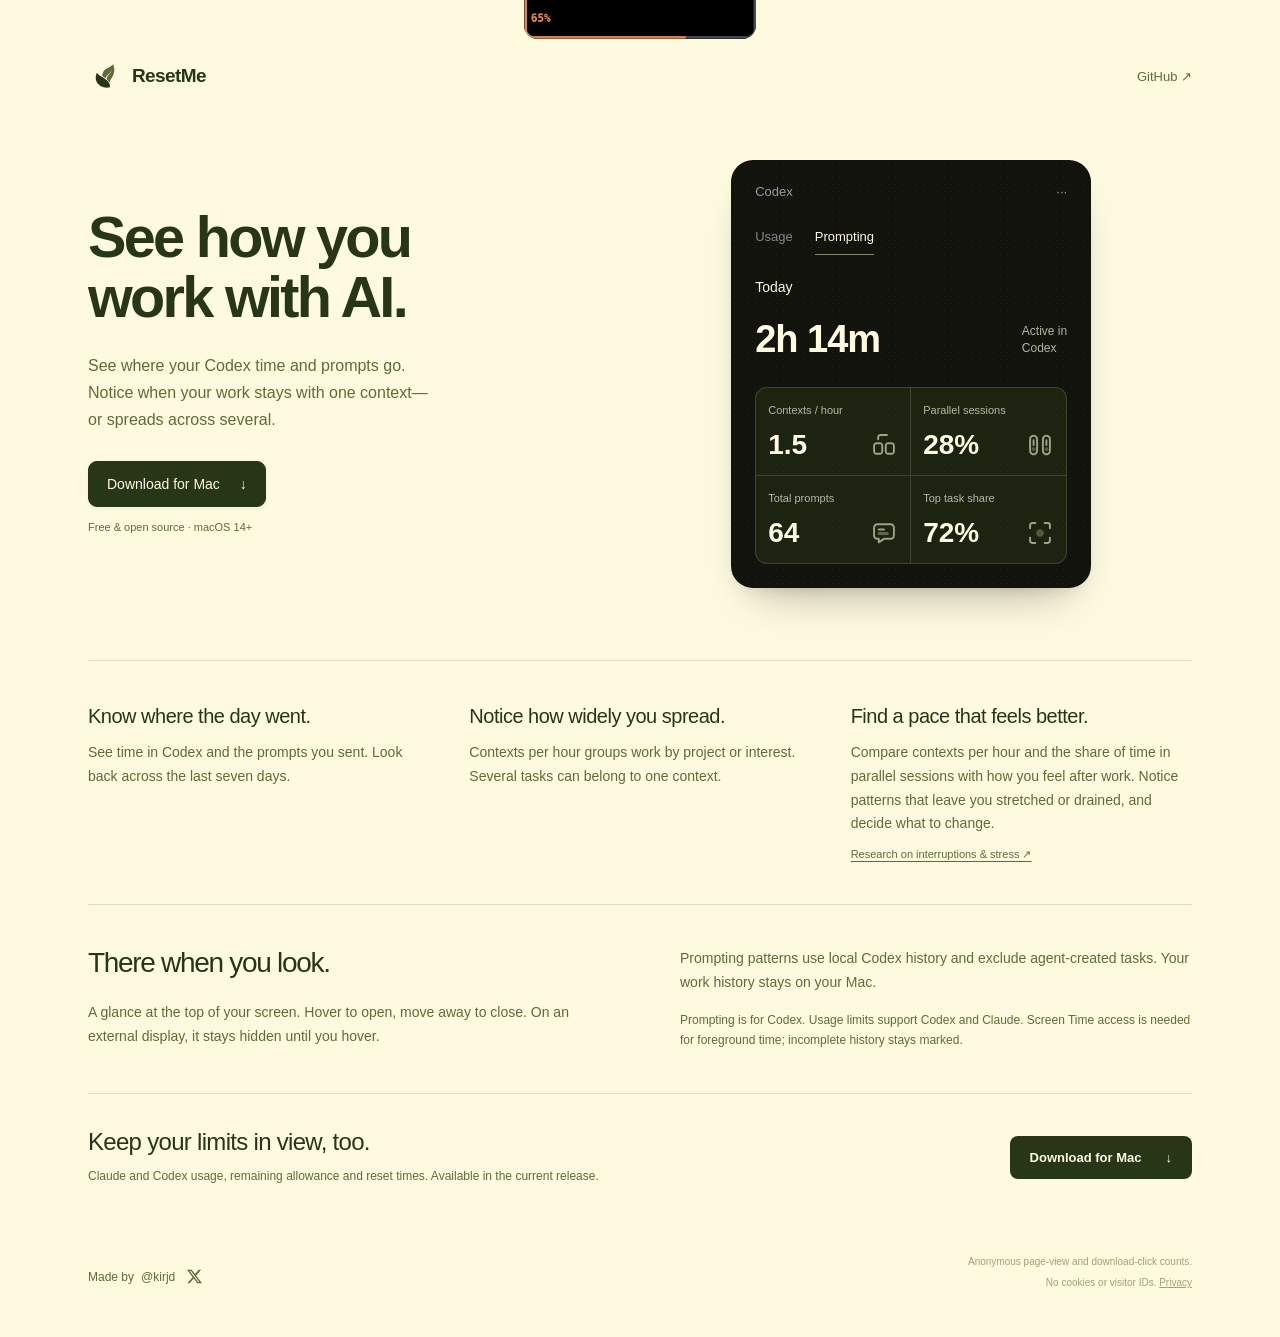
==== commit f4de6394: "Simplify compatibility line" ====
--- a/website/index.html
+++ b/website/index.html
@@ -52,7 +52,7 @@
 <header><div class="notch-demo"><button class="site-notch" type="button" aria-label="Preview ResetMe. Hover or click to expand." aria-expanded="false" aria-controls="notch-preview"><span class="notch-rest"><img src="assets/notch-real.png" alt="ResetMe resting at the notch" width="890" height="221"></span><span class="notch-open screen" id="notch-preview" aria-hidden="true"><img src="assets/product-history.png" alt="ResetMe expanded with weekly usage, history and day details" width="1536" height="1024"></span></button></div><a class="brand" href="./" aria-label="ResetMe home"><img src="assets/leaf.svg" alt="" width="34" height="34">ResetMe</a><nav><a href="https://github.com/kiranjd/ResetMe">GitHub <span aria-hidden="true">↗</span></a></nav></header>
 <main>
 <section class="hero" aria-labelledby="hero-title">
-<div class="intro"><h1 id="hero-title">See how you<br>work with AI.</h1><p class="lede">See where your Codex time and prompts go. Notice when your work stays with one context—or spreads across several.</p><div class="actions"><a class="button" data-track="download" href="https://github.com/kiranjd/ResetMe/releases/latest/download/ResetMe.dmg">Download for Mac <span aria-hidden="true">↓</span></a></div><p class="hero-assurance">Free &amp; open source · macOS 14+ · Apple silicon</p></div>
+<div class="intro"><h1 id="hero-title">See how you<br>work with AI.</h1><p class="lede">See where your Codex time and prompts go. Notice when your work stays with one context—or spreads across several.</p><div class="actions"><a class="button" data-track="download" href="https://github.com/kiranjd/ResetMe/releases/latest/download/ResetMe.dmg">Download for Mac <span aria-hidden="true">↓</span></a></div><p class="hero-assurance">Free &amp; open source · macOS 14+</p></div>
 <figure class="pattern-preview" aria-label="Interactive illustration of Codex Usage and Prompting views">
 <div class="pattern-panel"><div class="panel-heading"><span>Codex</span><span aria-hidden="true">···</span></div><div class="panel-tabs" role="tablist" aria-label="Product preview"><button id="tab-usage" role="tab" aria-selected="false" aria-controls="preview-usage" tabindex="-1">Usage</button><button id="tab-prompting" role="tab" aria-selected="true" aria-controls="preview-prompting" tabindex="0">Prompting</button></div><div id="preview-prompting" role="tabpanel" aria-labelledby="tab-prompting"><div class="panel-day">Today</div><div class="panel-time"><strong>2h 14m</strong><span>Active in<br>Codex</span></div><dl class="pattern-grid"><div><dt>Contexts / hour</dt><dd>1.5 <img src="assets/prompting-tasks.svg" alt="" width="28" height="28"></dd></div><div><dt>Parallel sessions</dt><dd>28% <img src="assets/prompting-parallel.svg" alt="" width="28" height="28"></dd></div><div><dt>Total prompts</dt><dd>64 <img src="assets/prompting-prompts.svg" alt="" width="28" height="28"></dd></div><div><dt>Top task share</dt><dd>72% <img src="assets/prompting-focus.svg" alt="" width="28" height="28"></dd></div></dl></div><div id="preview-usage" role="tabpanel" aria-labelledby="tab-usage" hidden><div class="panel-day">Your allowance</div><div class="panel-time"><strong>65%</strong><span>Weekly<br>remaining</span></div><div class="usage-demo-row"><span>This week</span><strong>65% left</strong><div class="usage-demo-bar"><i style="width:65%"></i></div><small>Resets in 2d 6h</small></div><div class="usage-demo-row"><span>5-hour window</span><strong>82% left</strong><div class="usage-demo-bar"><i style="width:82%"></i></div><small>Resets in 3h 12m</small></div><p class="demo-expiry">◷ Expires in&nbsp; 12d 6h · 29d 23h</p></div></div>
 </figure>
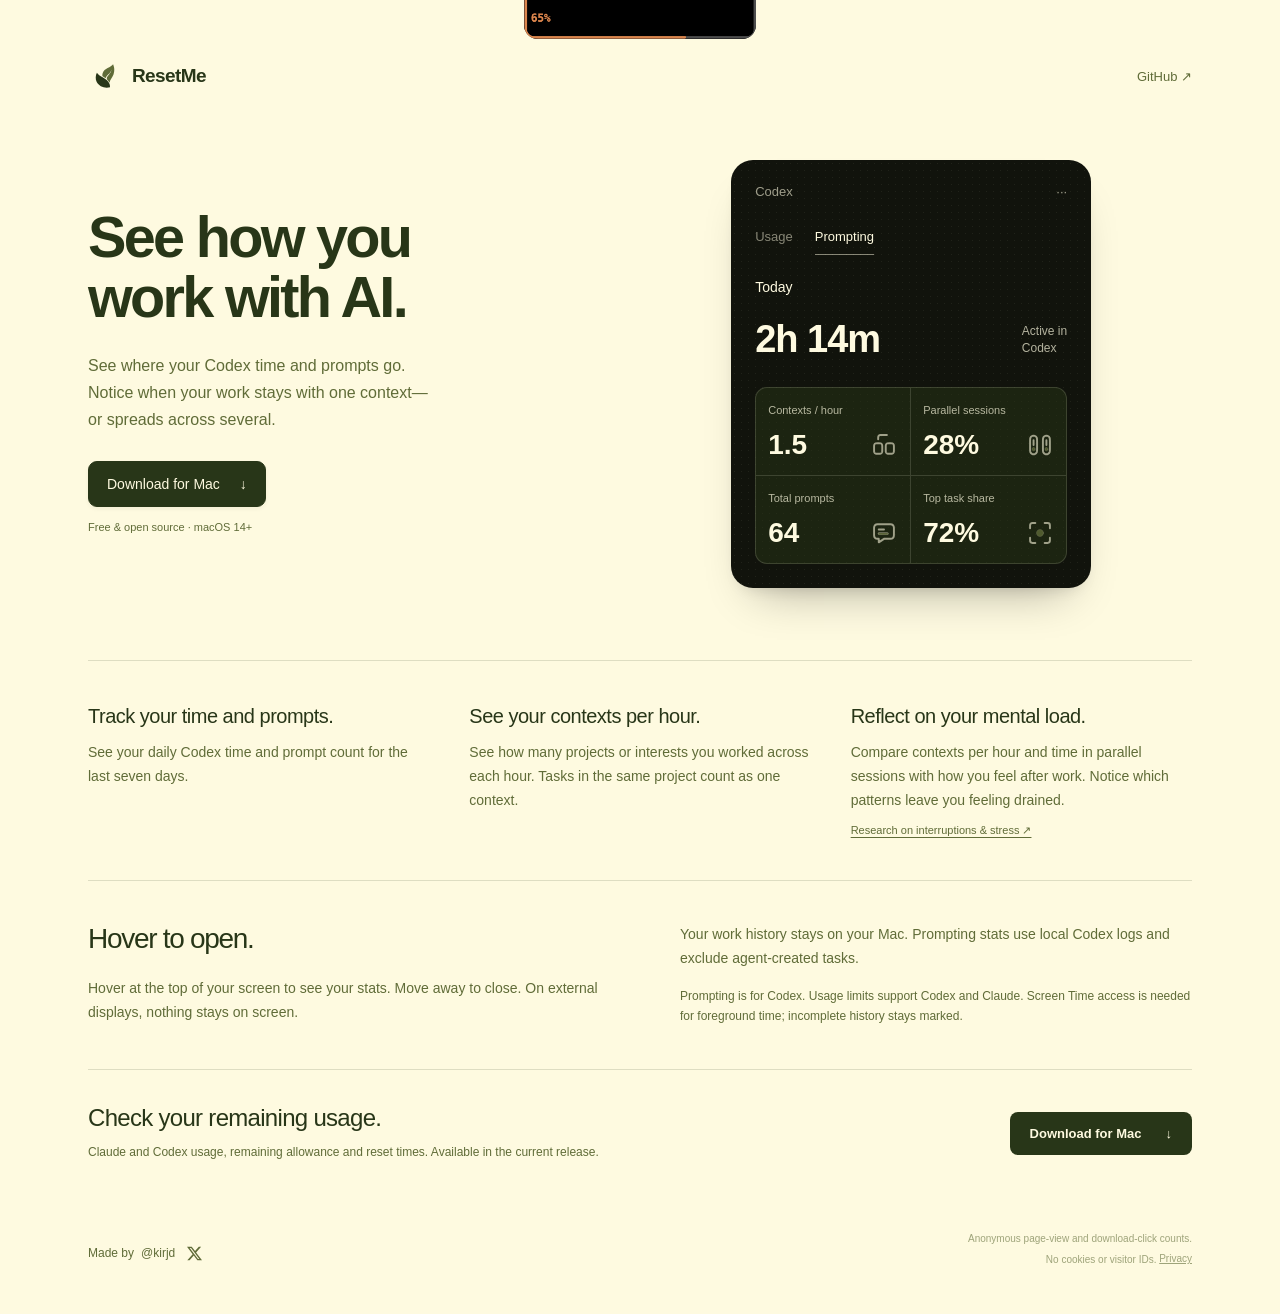
==== commit d5c6db30: "Use direct descriptions across the landing page" ====
--- a/website/index.html
+++ b/website/index.html
@@ -57,9 +57,9 @@
 <div class="pattern-panel"><div class="panel-heading"><span>Codex</span><span aria-hidden="true">···</span></div><div class="panel-tabs" role="tablist" aria-label="Product preview"><button id="tab-usage" role="tab" aria-selected="false" aria-controls="preview-usage" tabindex="-1">Usage</button><button id="tab-prompting" role="tab" aria-selected="true" aria-controls="preview-prompting" tabindex="0">Prompting</button></div><div id="preview-prompting" role="tabpanel" aria-labelledby="tab-prompting"><div class="panel-day">Today</div><div class="panel-time"><strong>2h 14m</strong><span>Active in<br>Codex</span></div><dl class="pattern-grid"><div><dt>Contexts / hour</dt><dd>1.5 <img src="assets/prompting-tasks.svg" alt="" width="28" height="28"></dd></div><div><dt>Parallel sessions</dt><dd>28% <img src="assets/prompting-parallel.svg" alt="" width="28" height="28"></dd></div><div><dt>Total prompts</dt><dd>64 <img src="assets/prompting-prompts.svg" alt="" width="28" height="28"></dd></div><div><dt>Top task share</dt><dd>72% <img src="assets/prompting-focus.svg" alt="" width="28" height="28"></dd></div></dl></div><div id="preview-usage" role="tabpanel" aria-labelledby="tab-usage" hidden><div class="panel-day">Your allowance</div><div class="panel-time"><strong>65%</strong><span>Weekly<br>remaining</span></div><div class="usage-demo-row"><span>This week</span><strong>65% left</strong><div class="usage-demo-bar"><i style="width:65%"></i></div><small>Resets in 2d 6h</small></div><div class="usage-demo-row"><span>5-hour window</span><strong>82% left</strong><div class="usage-demo-bar"><i style="width:82%"></i></div><small>Resets in 3h 12m</small></div><p class="demo-expiry">◷ Expires in&nbsp; 12d 6h · 29d 23h</p></div></div>
 </figure>
 </section>
-<section class="outcomes" aria-label="What you can learn"><article><h2>Know where the day went.</h2><p>See time in Codex and the prompts you sent. Look back across the last seven days.</p></article><article><h2>Notice how widely you spread.</h2><p>Contexts per hour groups work by project or interest. Several tasks can belong to one context.</p></article><article><h2>Find a pace that feels better.</h2><p>Compare contexts per hour and the share of time in parallel sessions with how you feel after work. Notice patterns that leave you stretched or drained, and decide what to change.</p><a class="research-link" href="https://www.ics.uci.edu/~gmark/chi08-mark.pdf">Research on interruptions &amp; stress ↗</a></article></section>
-<section class="quiet" aria-labelledby="quiet-title"><div><h2 id="quiet-title">There when you look.</h2><p>A glance at the top of your screen. Hover to open, move away to close. On an external display, it stays hidden until you hover.</p></div><div><p>Prompting patterns use local Codex history and exclude agent-created tasks. Your work history stays on your Mac.</p><p class="support-note">Prompting is for Codex. Usage limits support Codex and Claude. Screen Time access is needed for foreground time; incomplete history stays marked.</p></div></section>
-<section class="get" id="get" aria-labelledby="get-title"><div><h2 id="get-title">Keep your limits in view, too.</h2><p>Claude and Codex usage, remaining allowance and reset times. Available in the current release.</p></div><a class="button" data-track="download" href="https://github.com/kiranjd/ResetMe/releases/latest/download/ResetMe.dmg">Download for Mac <span aria-hidden="true">↓</span></a></section>
+<section class="outcomes" aria-label="What you can learn"><article><h2>Track your time and prompts.</h2><p>See your daily Codex time and prompt count for the last seven days.</p></article><article><h2>See your contexts per hour.</h2><p>See how many projects or interests you worked across each hour. Tasks in the same project count as one context.</p></article><article><h2>Reflect on your mental load.</h2><p>Compare contexts per hour and time in parallel sessions with how you feel after work. Notice which patterns leave you feeling drained.</p><a class="research-link" href="https://www.ics.uci.edu/~gmark/chi08-mark.pdf">Research on interruptions &amp; stress ↗</a></article></section>
+<section class="quiet" aria-labelledby="quiet-title"><div><h2 id="quiet-title">Hover to open.</h2><p>Hover at the top of your screen to see your stats. Move away to close. On external displays, nothing stays on screen.</p></div><div><p>Your work history stays on your Mac. Prompting stats use local Codex logs and exclude agent-created tasks.</p><p class="support-note">Prompting is for Codex. Usage limits support Codex and Claude. Screen Time access is needed for foreground time; incomplete history stays marked.</p></div></section>
+<section class="get" id="get" aria-labelledby="get-title"><div><h2 id="get-title">Check your remaining usage.</h2><p>Claude and Codex usage, remaining allowance and reset times. Available in the current release.</p></div><a class="button" data-track="download" href="https://github.com/kiranjd/ResetMe/releases/latest/download/ResetMe.dmg">Download for Mac <span aria-hidden="true">↓</span></a></section>
 </main>
 <footer class="creator-footer"><a href="https://x.com/kirjd" target="_blank" rel="noopener noreferrer" aria-label="@kirjd on X (Twitter)"><span class="made-by">Made by</span> @kirjd <svg width="16" height="16" viewBox="0 0 24 24" aria-hidden="true" fill="currentColor"><path d="M18.901 1.153h3.68l-8.04 9.19L24 22.846h-7.406l-5.8-7.584-6.64 7.584H.47l8.6-9.835L0 1.154h7.594l5.243 6.932 6.064-6.933Zm-1.29 19.49h2.039L6.487 3.24H4.3l13.31 17.403Z"/></svg></a><small class="analytics-note">Anonymous page-view and download-click counts. No cookies or visitor IDs. <a href="privacy.html">Privacy</a></small></footer>
 
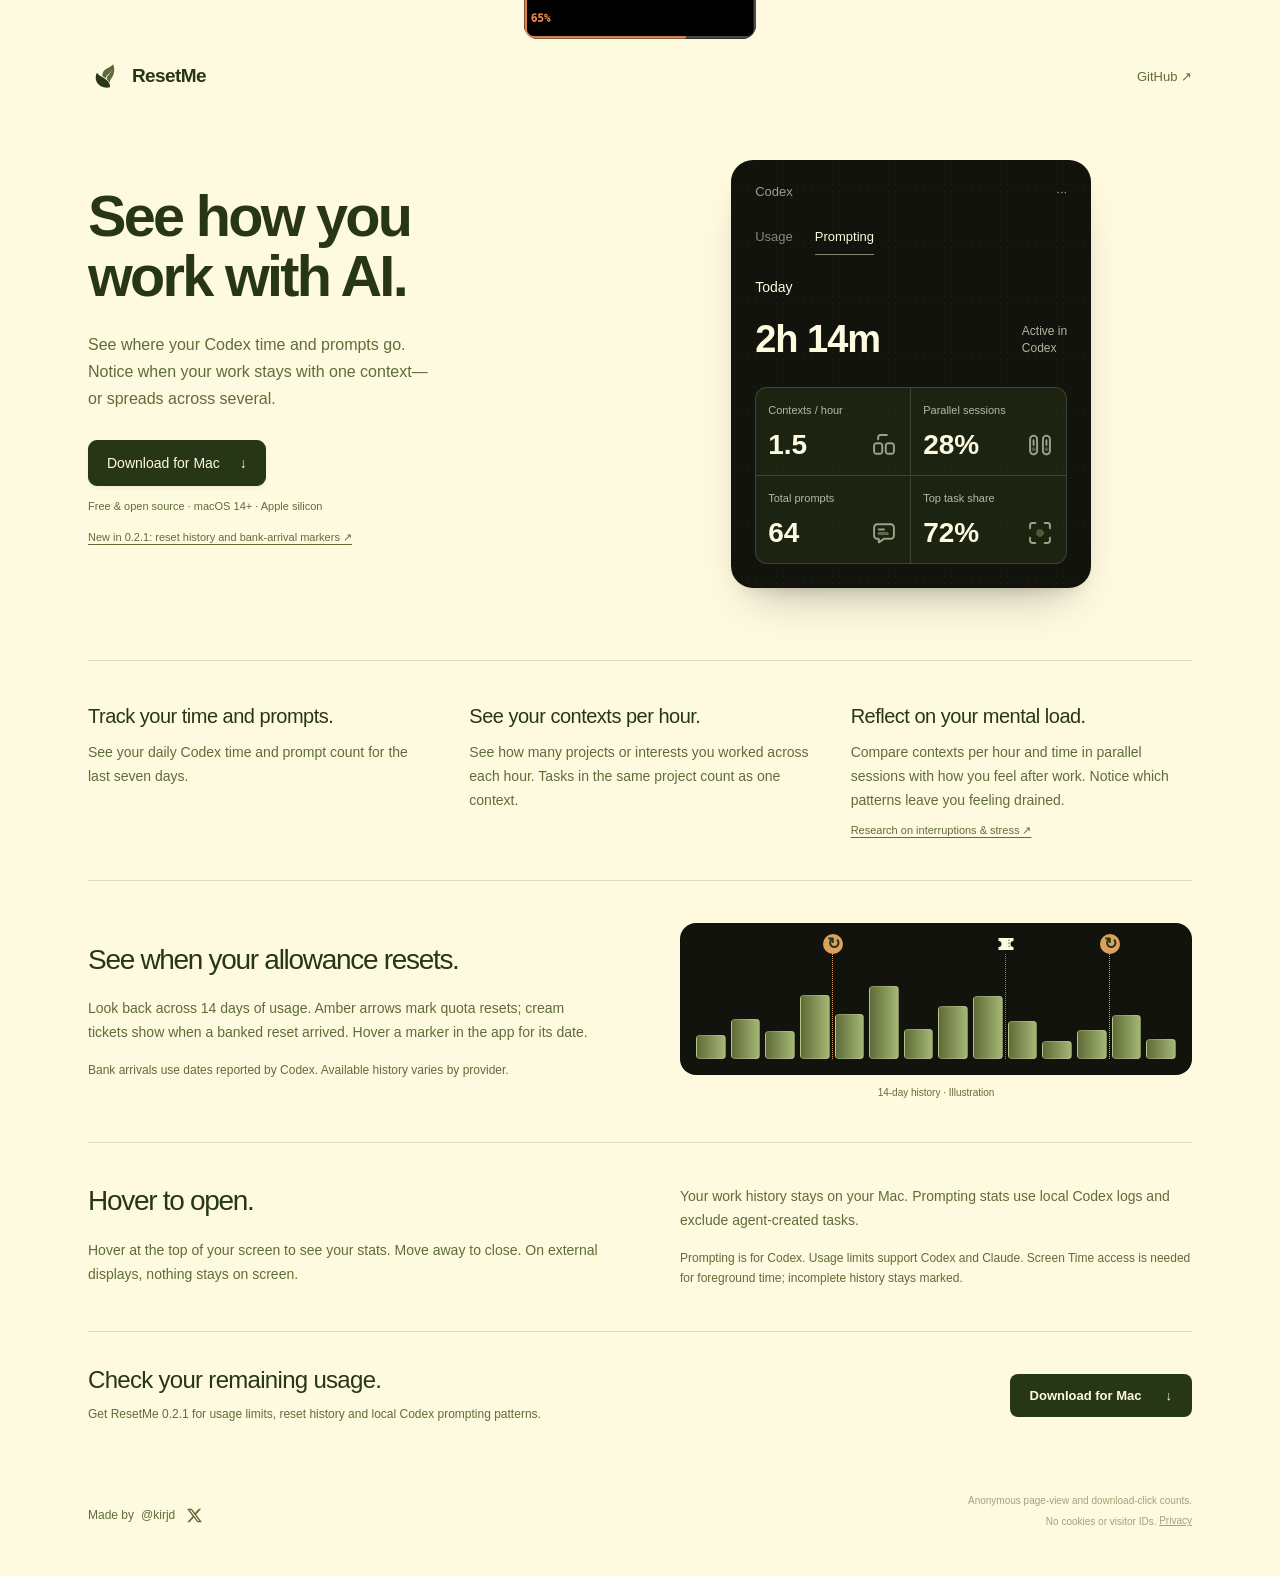
==== commit 40878642: "Release 0.2.1 with accurate reset history and bank arrival markers" ====
--- a/website/index.html
+++ b/website/index.html
@@ -4,7 +4,7 @@
 <meta charset="utf-8"><meta name="viewport" content="width=device-width, initial-scale=1">
 <meta name="theme-color" content="#fefae0">
 <title>ResetMe — understand your AI workday</title>
-<meta name="description" content="Understand your AI workday. Preview Codex prompting patterns, contexts and parallel sessions, alongside Claude and Codex usage limits.">
+<meta name="description" content="Understand your AI workday. See local Codex prompting patterns, Claude and Codex usage limits, and 14 days of reset history.">
 <link rel="canonical" href="https://kiranjd.github.io/ResetMe/">
 <meta name="robots" content="index,follow,max-image-preview:large">
 <meta property="og:type" content="website">
@@ -12,13 +12,13 @@
 <meta property="og:locale" content="en_US">
 <meta property="og:url" content="https://kiranjd.github.io/ResetMe/">
 <meta property="og:title" content="ResetMe — understand your AI workday">
-<meta property="og:description" content="Understand your AI workday. Preview Codex prompting patterns, contexts and parallel sessions, alongside Claude and Codex usage limits.">
+<meta property="og:description" content="Understand your AI workday. See local Codex prompting patterns, Claude and Codex usage limits, and 14 days of reset history.">
 <meta property="og:image" content="https://kiranjd.github.io/ResetMe/assets/apple-touch-icon.png">
 <meta property="og:image:secure_url" content="https://kiranjd.github.io/ResetMe/assets/apple-touch-icon.png">
 <meta property="og:image:alt" content="ResetMe leaf mark in olive and cream">
 <meta name="twitter:card" content="summary_large_image">
 <meta name="twitter:title" content="ResetMe — understand your AI workday">
-<meta name="twitter:description" content="Understand your AI workday. Preview Codex prompting patterns, contexts and parallel sessions, alongside Claude and Codex usage limits.">
+<meta name="twitter:description" content="Understand your AI workday. See local Codex prompting patterns, Claude and Codex usage limits, and 14 days of reset history.">
 <meta name="twitter:image" content="https://kiranjd.github.io/ResetMe/assets/apple-touch-icon.png">
 <meta name="twitter:image:alt" content="ResetMe leaf mark in olive and cream">
 <link rel="icon" type="image/svg+xml" href="assets/leaf.svg">
@@ -31,7 +31,7 @@
   "@type": "SoftwareApplication",
   "name": "ResetMe",
   "url": "https://kiranjd.github.io/ResetMe/",
-  "description": "Understand your AI workday. Preview Codex prompting patterns, contexts and parallel sessions, alongside Claude and Codex usage limits.",
+  "description": "Understand your AI workday. See local Codex prompting patterns, Claude and Codex usage limits, and 14 days of reset history.",
   "applicationCategory": "UtilitiesApplication",
   "operatingSystem": "macOS 14 or later",
   "softwareRequirements": "Apple silicon Mac and an existing Codex or Claude Code sign-in",
@@ -52,14 +52,15 @@
 <header><div class="notch-demo"><button class="site-notch" type="button" aria-label="Preview ResetMe. Hover or click to expand." aria-expanded="false" aria-controls="notch-preview"><span class="notch-rest"><img src="assets/notch-real.png" alt="ResetMe resting at the notch" width="890" height="221"></span><span class="notch-open screen" id="notch-preview" aria-hidden="true"><img src="assets/product-history.png" alt="ResetMe expanded with weekly usage, history and day details" width="1536" height="1024"></span></button></div><a class="brand" href="./" aria-label="ResetMe home"><img src="assets/leaf.svg" alt="" width="34" height="34">ResetMe</a><nav><a href="https://github.com/kiranjd/ResetMe">GitHub <span aria-hidden="true">↗</span></a></nav></header>
 <main>
 <section class="hero" aria-labelledby="hero-title">
-<div class="intro"><h1 id="hero-title">See how you<br>work with AI.</h1><p class="lede">See where your Codex time and prompts go. Notice when your work stays with one context—or spreads across several.</p><div class="actions"><a class="button" data-track="download" href="https://github.com/kiranjd/ResetMe/releases/latest/download/ResetMe.dmg">Download for Mac <span aria-hidden="true">↓</span></a></div><p class="hero-assurance">Free &amp; open source · macOS 14+</p></div>
+<div class="intro"><h1 id="hero-title">See how you<br>work with AI.</h1><p class="lede">See where your Codex time and prompts go. Notice when your work stays with one context—or spreads across several.</p><div class="actions"><a class="button" data-track="download" href="https://github.com/kiranjd/ResetMe/releases/latest/download/ResetMe.dmg">Download for Mac <span aria-hidden="true">↓</span></a></div><p class="hero-assurance">Free &amp; open source · macOS 14+ · Apple silicon</p><p class="release-note"><a href="https://github.com/kiranjd/ResetMe/releases/tag/v0.2.1">New in 0.2.1: reset history and bank-arrival markers ↗</a></p></div>
 <figure class="pattern-preview" aria-label="Interactive illustration of Codex Usage and Prompting views">
-<div class="pattern-panel"><div class="panel-heading"><span>Codex</span><span aria-hidden="true">···</span></div><div class="panel-tabs" role="tablist" aria-label="Product preview"><button id="tab-usage" role="tab" aria-selected="false" aria-controls="preview-usage" tabindex="-1">Usage</button><button id="tab-prompting" role="tab" aria-selected="true" aria-controls="preview-prompting" tabindex="0">Prompting</button></div><div id="preview-prompting" role="tabpanel" aria-labelledby="tab-prompting"><div class="panel-day">Today</div><div class="panel-time"><strong>2h 14m</strong><span>Active in<br>Codex</span></div><dl class="pattern-grid"><div><dt>Contexts / hour</dt><dd>1.5 <img src="assets/prompting-tasks.svg" alt="" width="28" height="28"></dd></div><div><dt>Parallel sessions</dt><dd>28% <img src="assets/prompting-parallel.svg" alt="" width="28" height="28"></dd></div><div><dt>Total prompts</dt><dd>64 <img src="assets/prompting-prompts.svg" alt="" width="28" height="28"></dd></div><div><dt>Top task share</dt><dd>72% <img src="assets/prompting-focus.svg" alt="" width="28" height="28"></dd></div></dl></div><div id="preview-usage" role="tabpanel" aria-labelledby="tab-usage" hidden><div class="panel-day">Your allowance</div><div class="panel-time"><strong>65%</strong><span>Weekly<br>remaining</span></div><div class="usage-demo-row"><span>This week</span><strong>65% left</strong><div class="usage-demo-bar"><i style="width:65%"></i></div><small>Resets in 2d 6h</small></div><div class="usage-demo-row"><span>5-hour window</span><strong>82% left</strong><div class="usage-demo-bar"><i style="width:82%"></i></div><small>Resets in 3h 12m</small></div><p class="demo-expiry">◷ Expires in&nbsp; 12d 6h · 29d 23h</p></div></div>
+<div class="pattern-panel"><div class="panel-heading"><span>Codex</span><span aria-hidden="true">···</span></div><div class="panel-tabs" role="tablist" aria-label="Product preview"><button id="tab-usage" role="tab" aria-selected="false" aria-controls="preview-usage" tabindex="-1">Usage</button><button id="tab-prompting" role="tab" aria-selected="true" aria-controls="preview-prompting" tabindex="0">Prompting</button></div><div id="preview-prompting" role="tabpanel" aria-labelledby="tab-prompting"><div class="panel-day">Today</div><div class="panel-time"><strong>2h 14m</strong><span>Active in<br>Codex</span></div><dl class="pattern-grid"><div><dt>Contexts / hour</dt><dd>1.5 <img src="assets/prompting-tasks.svg" alt="" width="28" height="28"></dd></div><div><dt>Parallel sessions</dt><dd>28% <img src="assets/prompting-parallel.svg" alt="" width="28" height="28"></dd></div><div><dt>Total prompts</dt><dd>64 <img src="assets/prompting-prompts.svg" alt="" width="28" height="28"></dd></div><div><dt>Top task share</dt><dd>72% <img src="assets/prompting-focus.svg" alt="" width="28" height="28"></dd></div></dl></div><div id="preview-usage" role="tabpanel" aria-labelledby="tab-usage" hidden><div class="panel-day">Your allowance</div><div class="panel-time"><strong>65%</strong><span>Weekly<br>remaining</span></div><div class="usage-demo-row"><span>This week</span><strong>65% left</strong><div class="usage-demo-bar"><i style="width:65%"></i></div><small>Resets in 2d 6h</small></div><div class="usage-demo-row"><span>5-hour window</span><strong>82% left</strong><div class="usage-demo-bar"><i style="width:82%"></i></div><small>Resets in 3h 12m</small></div><p class="demo-expiry"><svg viewBox="0 0 24 18" width="18" height="14" aria-hidden="true"><path d="M2 1h20v4a4 4 0 0 0 0 8v4H2v-4a4 4 0 0 0 0-8Z" fill="currentColor"/><path d="M16 3v12" stroke="#283618" stroke-dasharray="2 2"/></svg><span>2 banked resets</span><span>Expire in 12d · 29d</span></p></div></div>
 </figure>
 </section>
 <section class="outcomes" aria-label="What you can learn"><article><h2>Track your time and prompts.</h2><p>See your daily Codex time and prompt count for the last seven days.</p></article><article><h2>See your contexts per hour.</h2><p>See how many projects or interests you worked across each hour. Tasks in the same project count as one context.</p></article><article><h2>Reflect on your mental load.</h2><p>Compare contexts per hour and time in parallel sessions with how you feel after work. Notice which patterns leave you feeling drained.</p><a class="research-link" href="https://www.ics.uci.edu/~gmark/chi08-mark.pdf">Research on interruptions &amp; stress ↗</a></article></section>
+<section class="reset-history quiet" aria-labelledby="reset-history-title"><div><h2 id="reset-history-title">See when your allowance resets.</h2><p>Look back across 14 days of usage. Amber arrows mark quota resets; cream tickets show when a banked reset arrived. Hover a marker in the app for its date.</p><p class="support-note">Bank arrivals use dates reported by Codex. Available history varies by provider.</p></div><figure class="history-illustration"><div class="history-demo" role="img" aria-label="Illustration of 14 daily usage bars, two quota resets, and one banked-reset arrival"><div class="history-bars"><i style="height:24%"></i><i style="height:40%"></i><i style="height:28%"></i><i style="height:63%"></i><i style="height:45%"></i><i style="height:72%"></i><i style="height:30%"></i><i style="height:52%"></i><i style="height:62%"></i><i style="height:38%"></i><i style="height:18%"></i><i style="height:29%"></i><i style="height:44%"></i><i style="height:20%"></i></div><span class="history-marker" style="left:calc(28.5714% + 5.7857px)"><b>↻</b></span><span class="history-marker bank" style="left:calc(64.2857% - 3.8571px)"><b><svg viewBox="0 0 24 18" width="18" height="14" aria-hidden="true"><path d="M2 1h20v4a4 4 0 0 0 0 8v4H2v-4a4 4 0 0 0 0-8Z" fill="currentColor"/><path d="M16 3v12" stroke="#283618" stroke-dasharray="2 2"/></svg></b></span><span class="history-marker" style="left:calc(85.7143% - 9.6429px)"><b>↻</b></span></div><figcaption>14-day history · Illustration</figcaption></figure></section>
 <section class="quiet" aria-labelledby="quiet-title"><div><h2 id="quiet-title">Hover to open.</h2><p>Hover at the top of your screen to see your stats. Move away to close. On external displays, nothing stays on screen.</p></div><div><p>Your work history stays on your Mac. Prompting stats use local Codex logs and exclude agent-created tasks.</p><p class="support-note">Prompting is for Codex. Usage limits support Codex and Claude. Screen Time access is needed for foreground time; incomplete history stays marked.</p></div></section>
-<section class="get" id="get" aria-labelledby="get-title"><div><h2 id="get-title">Check your remaining usage.</h2><p>Claude and Codex usage, remaining allowance and reset times. Available in the current release.</p></div><a class="button" data-track="download" href="https://github.com/kiranjd/ResetMe/releases/latest/download/ResetMe.dmg">Download for Mac <span aria-hidden="true">↓</span></a></section>
+<section class="get" id="get" aria-labelledby="get-title"><div><h2 id="get-title">Check your remaining usage.</h2><p>Get ResetMe 0.2.1 for usage limits, reset history and local Codex prompting patterns.</p></div><a class="button" data-track="download" href="https://github.com/kiranjd/ResetMe/releases/latest/download/ResetMe.dmg">Download for Mac <span aria-hidden="true">↓</span></a></section>
 </main>
 <footer class="creator-footer"><a href="https://x.com/kirjd" target="_blank" rel="noopener noreferrer" aria-label="@kirjd on X (Twitter)"><span class="made-by">Made by</span> @kirjd <svg width="16" height="16" viewBox="0 0 24 24" aria-hidden="true" fill="currentColor"><path d="M18.901 1.153h3.68l-8.04 9.19L24 22.846h-7.406l-5.8-7.584-6.64 7.584H.47l8.6-9.835L0 1.154h7.594l5.243 6.932 6.064-6.933Zm-1.29 19.49h2.039L6.487 3.24H4.3l13.31 17.403Z"/></svg></a><small class="analytics-note">Anonymous page-view and download-click counts. No cookies or visitor IDs. <a href="privacy.html">Privacy</a></small></footer>
 
--- a/website/style.css
+++ b/website/style.css
@@ -82,3 +82,8 @@
 @media(max-width:600px){.hero h1{font-size:46px}.pattern-preview{max-width:340px}.outcomes{grid-template-columns:1fr;gap:26px;padding:32px 4px}.outcomes h2{margin-bottom:8px}.quiet{grid-template-columns:1fr;gap:22px;padding:32px 4px}.quiet h2{margin-bottom:12px}.analytics-note{margin-left:0;text-align:left;max-width:270px}.creator-footer{align-items:flex-start;flex-direction:column;gap:14px}.creator-footer a{min-height:30px}}
 .panel-tabs button{font:inherit;color:#fefae080;background:transparent;border:0;border-bottom:1px solid transparent;padding:8px 0;cursor:pointer;min-height:36px}.panel-tabs button[aria-selected="true"]{color:var(--cream);border-bottom-color:#fefae080}.panel-tabs button:focus-visible{outline:2px solid var(--sand);outline-offset:4px}.pattern-panel [role="tabpanel"]{min-height:252px}.pattern-panel [hidden]{display:none}.usage-demo-row{display:grid;grid-template-columns:1fr auto;gap:9px;font-size:12px;margin:18px 0}.usage-demo-row strong{font-weight:550}.usage-demo-bar{grid-column:1/-1;height:6px;background:#fefae025;border-radius:3px;overflow:hidden}.usage-demo-bar i{display:block;height:100%;background:#a4b775;border-radius:3px}.usage-demo-row small{grid-column:1/-1;color:#fefae099;font-size:10px}.demo-expiry{font-size:11px;color:#fefae0b0;margin-top:22px}
 .research-link{display:inline-block;margin-top:12px;font-size:11px;color:var(--muted);text-decoration:underline;text-underline-offset:3px}
+
+/* Reset history uses the same arrow and ticket distinction as the native panel. */
+.demo-expiry{display:flex;align-items:center;gap:7px;flex-wrap:wrap}.demo-expiry>span:last-child{margin-left:auto;font-size:10px}.demo-expiry svg{flex:none}
+.release-note a{text-decoration:underline;text-underline-offset:3px}
+.reset-history{align-items:center}.history-illustration{margin:0;min-width:0}.history-demo{position:relative;height:152px;padding:34px 16px 16px;background:#11130c;border-radius:16px;color:var(--cream)}.history-bars{display:grid;grid-template-columns:repeat(14,minmax(0,1fr));align-items:end;gap:5px;height:100%}.history-bars i{display:block;background:linear-gradient(90deg,#606c38,#a4b775);border-radius:4px;border:1px solid #fefae033}.history-marker{position:absolute;top:18px;bottom:16px;width:1px;border-left:1px dotted var(--sand);color:var(--sand)}.history-marker b{position:absolute;top:-7px;left:-10px;width:20px;height:20px;border-radius:50%;background:var(--sand);color:var(--forest);text-align:center;font-size:16px;line-height:20px}.history-marker.bank{border-color:#fefae080}.history-marker.bank b{background:#11130c;color:var(--cream);display:grid;place-items:center;border-radius:0}.history-illustration figcaption{margin-top:10px}
